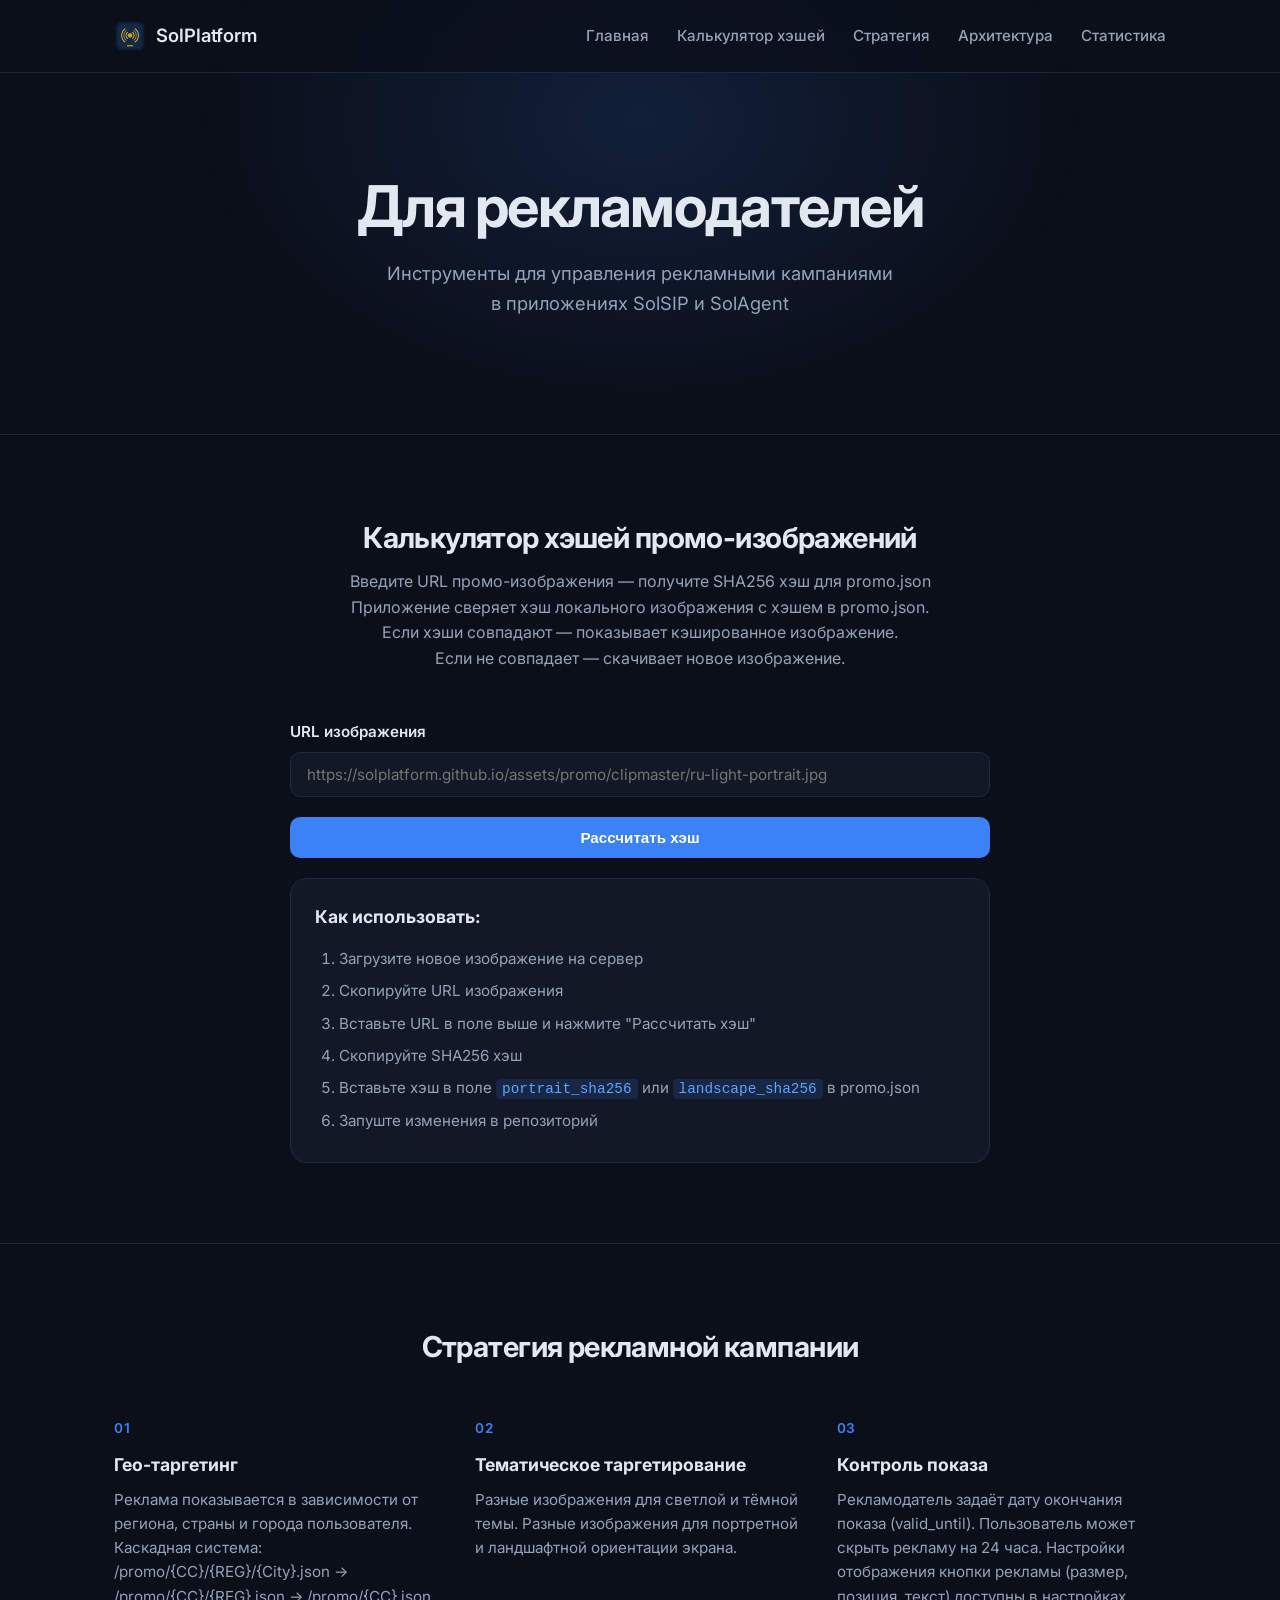
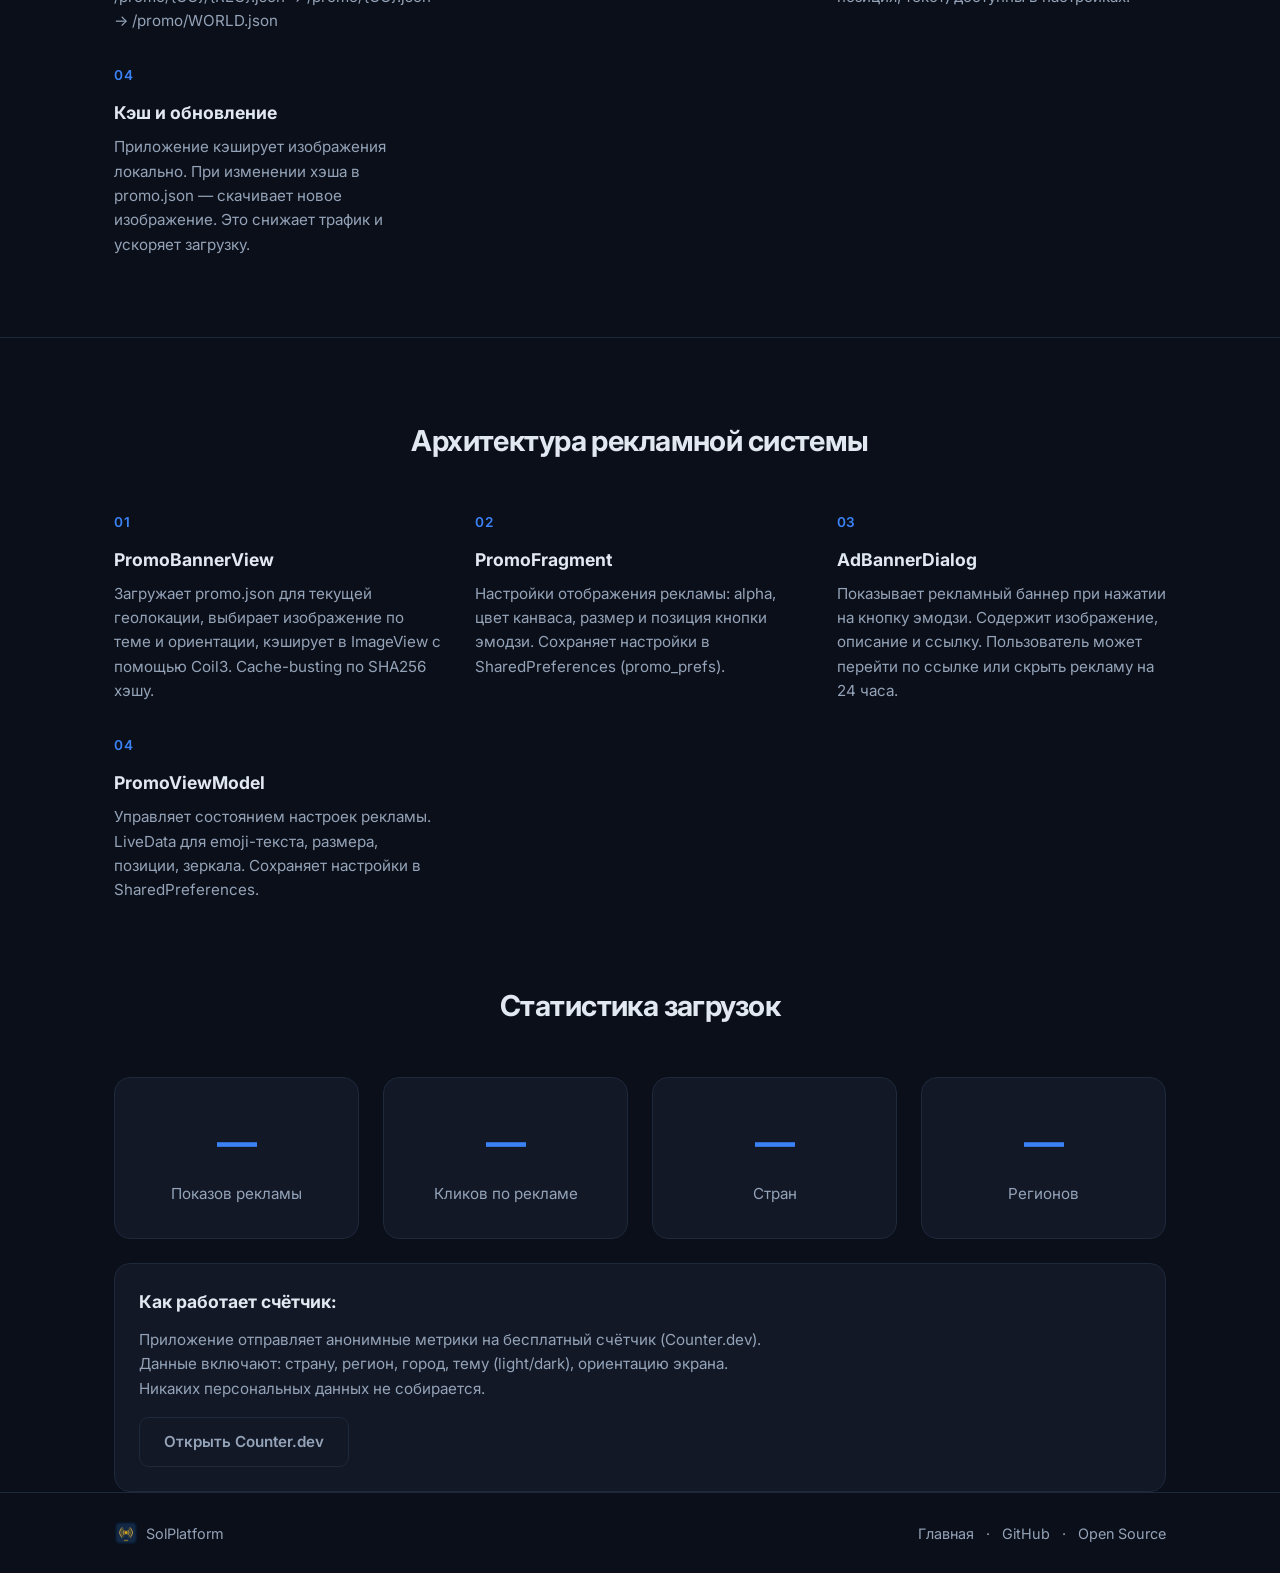
==== advertisers.html @ 88a04847 "feat: add advertisers page with hash calculator" ====
<!DOCTYPE html>
<html lang="ru">
<head>
  <meta charset="UTF-8" />
  <meta name="viewport" content="width=device-width, initial-scale=1.0" />
  <title>Для рекламодателей — SolPlatform</title>
  <meta name="description" content="Калькулятор хэшей промо-изображений, стратегия и статистика рекламной кампании" />

  <link rel="stylesheet" href="style.css" />
  <link rel="preconnect" href="https://fonts.googleapis.com" />
  <link rel="preconnect" href="https://fonts.gstatic.com" crossorigin />
  <link href="https://fonts.googleapis.com/css2?family=Inter:wght@400;500;600;700&display=swap" rel="stylesheet" />
</head>
<body>
  <div class="bg-glow"></div>

  <header class="header">
    <div class="container">
      <div class="logo">
        <img src="assets/icon.png" alt="SolPlatform" class="logo-icon" />
        <span class="logo-text">SolPlatform</span>
      </div>
      <nav class="nav">
        <a href="index.html">Главная</a>
        <a href="#hash-calc">Калькулятор хэшей</a>
        <a href="#strategy">Стратегия</a>
        <a href="#architecture">Архитектура</a>
        <a href="#stats-section">Статистика</a>
      </nav>
    </div>
  </header>

  <main>
    <!-- Hero -->
    <section class="hero">
      <div class="container">
        <h1>Для рекламодателей</h1>
        <p class="hero-subtitle">
          Инструменты для управления рекламными кампаниями<br>
          в приложениях SolSIP и SolAgent
        </p>
      </div>
    </section>

    <!-- Hash Calculator -->
    <section id="hash-calc" class="about">
      <div class="container">
        <h2 class="section-title">Калькулятор хэшей промо-изображений</h2>
        <p class="section-subtitle">
          Введите URL промо-изображения — получите SHA256 хэш для promo.json<br>
          Приложение сверяет хэш локального изображения с хэшем в promo.json.<br>
          Если хэши совпадают — показывает кэшированное изображение.<br>
          Если не совпадает — скачивает новое изображение.
        </p>

        <div class="hash-calc">
          <div class="hash-input-group">
            <label for="image-url">URL изображения</label>
            <input type="url" id="image-url" placeholder="https://solplatform.github.io/assets/promo/clipmaster/ru-light-portrait.jpg" />
          </div>

          <button type="button" id="calc-hash-btn" class="btn btn-primary">Рассчитать хэш</button>

          <div class="hash-result" id="hash-result" style="display:none;">
            <div class="hash-result-item">
              <span class="hash-label">SHA256:</span>
              <code id="hash-value" class="hash-code"></code>
              <button type="button" id="copy-hash-btn" class="btn btn-outline btn-sm">Копировать</button>
            </div>
          </div>

          <div class="hash-info">
            <h4>Как использовать:</h4>
            <ol>
              <li>Загрузите новое изображение на сервер</li>
              <li>Скопируйте URL изображения</li>
              <li>Вставьте URL в поле выше и нажмите "Рассчитать хэш"</li>
              <li>Скопируйте SHA256 хэш</li>
              <li>Вставьте хэш в поле <code>portrait_sha256</code> или <code>landscape_sha256</code> в promo.json</li>
              <li>Запуште изменения в репозиторий</li>
            </ol>
          </div>
        </div>
      </div>
    </section>

    <!-- Strategy -->
    <section id="strategy" class="about">
      <div class="container">
        <h2 class="section-title">Стратегия рекламной кампании</h2>
        <div class="about-grid">
          <div class="about-item">
            <div class="about-num">01</div>
            <h4>Гео-таргетинг</h4>
            <p>Реклама показывается в зависимости от региона, страны и города пользователя. Каскадная система: /promo/{CC}/{REG}/{City}.json → /promo/{CC}/{REG}.json → /promo/{CC}.json → /promo/WORLD.json</p>
          </div>
          <div class="about-item">
            <div class="about-num">02</div>
            <h4>Тематическое таргетирование</h4>
            <p>Разные изображения для светлой и тёмной темы. Разные изображения для портретной и ландшафтной ориентации экрана.</p>
          </div>
          <div class="about-item">
            <div class="about-num">03</div>
            <h4>Контроль показа</h4>
            <p>Рекламодатель задаёт дату окончания показа (valid_until). Пользователь может скрыть рекламу на 24 часа. Настройки отображения кнопки рекламы (размер, позиция, текст) доступны в настройках.</p>
          </div>
          <div class="about-item">
            <div class="about-num">04</div>
            <h4>Кэш и обновление</h4>
            <p>Приложение кэширует изображения локально. При изменении хэша в promo.json — скачивает новое изображение. Это снижает трафик и ускоряет загрузку.</p>
          </div>
        </div>
      </div>
    </section>

    <!-- Architecture -->
    <section id="architecture" class="about">
      <div class="container">
        <h2 class="section-title">Архитектура рекламной системы</h2>
        <div class="about-grid">
          <div class="about-item">
            <div class="about-num">01</div>
            <h4>PromoBannerView</h4>
            <p>Загружает promo.json для текущей геолокации, выбирает изображение по теме и ориентации, кэширует в ImageView с помощью Coil3. Cache-busting по SHA256 хэшу.</p>
          </div>
          <div class="about-item">
            <div class="about-num">02</div>
            <h4>PromoFragment</h4>
            <p>Настройки отображения рекламы: alpha, цвет канваса, размер и позиция кнопки эмодзи. Сохраняет настройки в SharedPreferences (promo_prefs).</p>
          </div>
          <div class="about-item">
            <div class="about-num">03</div>
            <h4>AdBannerDialog</h4>
            <p>Показывает рекламный баннер при нажатии на кнопку эмодзи. Содержит изображение, описание и ссылку. Пользователь может перейти по ссылке или скрыть рекламу на 24 часа.</p>
          </div>
          <div class="about-item">
            <div class="about-num">04</div>
            <h4>PromoViewModel</h4>
            <p>Управляет состоянием настроек рекламы. LiveData для emoji-текста, размера, позиции, зеркала. Сохраняет настройки в SharedPreferences.</p>
          </div>
        </div>
      </div>
    </section>

    <!-- Stats -->
    <section id="stats-section" class="stats">
      <div class="container">
        <h2 class="section-title">Статистика загрузок</h2>
        <div class="stats-grid">
          <div class="stat-card">
            <div class="stat-value" id="ad-impressions">—</div>
            <div class="stat-label">Показов рекламы</div>
          </div>
          <div class="stat-card">
            <div class="stat-value" id="ad-clicks">—</div>
            <div class="stat-label">Кликов по рекламе</div>
          </div>
          <div class="stat-card">
            <div class="stat-value" id="ad-countries">—</div>
            <div class="stat-label">Стран</div>
          </div>
          <div class="stat-card">
            <div class="stat-value" id="ad-regions">—</div>
            <div class="stat-label">Регионов</div>
          </div>
        </div>

        <div class="hash-info" style="margin-top: 24px;">
          <h4>Как работает счётчик:</h4>
          <p>
            Приложение отправляет анонимные метрики на бесплатный счётчик (Counter.dev).<br>
            Данные включают: страну, регион, город, тему (light/dark), ориентацию экрана.<br>
            Никаких персональных данных не собирается.
          </p>
          <a href="https://counter.dev/stats/7Y5B" target="_blank" rel="noopener" class="btn btn-outline">
            Открыть Counter.dev
          </a>
        </div>
      </div>
    </section>
  </main>

  <footer class="footer">
    <div class="container">
      <div class="footer-left">
        <img src="assets/icon.png" alt="SolPlatform" class="logo-icon small" />
        <span>SolPlatform</span>
      </div>
      <div class="footer-right">
        <a href="index.html">Главная</a>
        <span class="separator">·</span>
        <a href="https://github.com/solplatform" target="_blank" rel="noopener">GitHub</a>
        <span class="separator">·</span>
        <span>Open Source</span>
      </div>
    </div>
  </footer>

  <script>
    // Hash calculator
    document.getElementById('calc-hash-btn').addEventListener('click', async () => {
      const url = document.getElementById('image-url').value.trim();
      if (!url) {
        alert('Введите URL изображения');
        return;
      }

      const btn = document.getElementById('calc-hash-btn');
      btn.textContent = 'Загрузка...';
      btn.disabled = true;

      try {
        const response = await fetch(url, { mode: 'cors' });
        if (!response.ok) {
          throw new Error(`HTTP ${response.status}`);
        }
        const arrayBuffer = await response.arrayBuffer();
        const hashBuffer = await crypto.subtle.digest('SHA-256', arrayBuffer);
        const hashArray = Array.from(new Uint8Array(hashBuffer));
        const hashHex = hashArray.map(b => b.toString(16).padStart(2, '0')).join('');

        document.getElementById('hash-value').textContent = hashHex;
        document.getElementById('hash-result').style.display = 'block';
      } catch (error) {
        alert('Ошибка при загрузке изображения: ' + error.message + '\n\nУбедитесь, что сервер разрешает CORS.');
      } finally {
        btn.textContent = 'Рассчитать хэш';
        btn.disabled = false;
      }
    });

    // Copy hash
    document.getElementById('copy-hash-btn').addEventListener('click', () => {
      const hash = document.getElementById('hash-value').textContent;
      navigator.clipboard.writeText(hash).then(() => {
        const btn = document.getElementById('copy-hash-btn');
        btn.textContent = 'Скопировано!';
        setTimeout(() => btn.textContent = 'Копировать', 2000);
      });
    });
  </script>
</body>
</html>
---- style.css ----
:root {
  --bg: #0b0f19;
  --bg-card: #121826;
  --border: #1e293b;
  --text: #e2e8f0;
  --text-muted: #94a3b8;
  --primary: #3b82f6;
  --primary-hover: #2563eb;
  --accent-sip: #06b6d4;
  --accent-agent: #8b5cf6;
  --radius: 16px;
  --radius-sm: 10px;
}

* {
  margin: 0;
  padding: 0;
  box-sizing: border-box;
}

img {
  max-width: 100%;
  height: auto;
}

body {
  font-family: 'Inter', system-ui, -apple-system, sans-serif;
  background: var(--bg);
  color: var(--text);
  line-height: 1.6;
  min-height: 100vh;
  overflow-x: hidden;
}

.bg-glow {
  position: fixed;
  top: -20%;
  left: 50%;
  transform: translateX(-50%);
  width: 900px;
  height: 600px;
  background: radial-gradient(ellipse, rgba(59, 130, 246, 0.15) 0%, transparent 70%);
  pointer-events: none;
  z-index: 0;
}

.container {
  max-width: 1100px;
  margin: 0 auto;
  padding: 0 24px;
  position: relative;
  z-index: 1;
}

/* Header */
.header {
  padding: 20px 0;
  border-bottom: 1px solid var(--border);
  backdrop-filter: blur(12px);
  position: sticky;
  top: 0;
  z-index: 100;
  background: rgba(11, 15, 25, 0.8);
}

.header .container {
  display: flex;
  align-items: center;
  justify-content: space-between;
}

.logo {
  display: flex;
  align-items: center;
  gap: 10px;
  font-weight: 600;
  font-size: 1.15rem;
}

.logo-icon {
  width: 32px !important;
  height: 32px !important;
  min-width: 32px;
  min-height: 32px;
  max-width: 32px;
  max-height: 32px;
  border-radius: 8px;
  object-fit: cover;
  display: block;
}

.logo-icon.small {
  width: 24px !important;
  height: 24px !important;
  min-width: 24px;
  min-height: 24px;
  max-width: 24px;
  max-height: 24px;
  border-radius: 6px;
}

.nav {
  display: flex;
  gap: 28px;
}

.nav a {
  color: var(--text-muted);
  text-decoration: none;
  font-size: 0.95rem;
  font-weight: 500;
  transition: color 0.2s;
}

.nav a:hover {
  color: var(--text);
}

/* Hero */
.hero {
  padding: 100px 0 80px;
  text-align: center;
}

.hero h1 {
  font-size: clamp(2.4rem, 5vw, 3.6rem);
  font-weight: 700;
  line-height: 1.15;
  letter-spacing: -0.03em;
  margin-bottom: 20px;
}

.hero-subtitle {
  font-size: 1.15rem;
  color: var(--text-muted);
  max-width: 520px;
  margin: 0 auto 36px;
}

.hero-actions {
  display: flex;
  gap: 14px;
  justify-content: center;
  flex-wrap: wrap;
}

/* Buttons */
.btn {
  display: inline-flex;
  align-items: center;
  justify-content: center;
  padding: 12px 24px;
  border-radius: 10px;
  font-weight: 600;
  font-size: 0.95rem;
  text-decoration: none;
  transition: all 0.2s;
  cursor: pointer;
  border: none;
}

.btn-primary {
  background: var(--primary);
  color: white;
}

.btn-primary:hover {
  background: var(--primary-hover);
  transform: translateY(-1px);
}

.btn-ghost {
  background: transparent;
  color: var(--text-muted);
  border: 1px solid var(--border);
}

.btn-ghost:hover {
  border-color: var(--text-muted);
  color: var(--text);
}

.btn-download {
  background: var(--primary);
  color: white;
  width: 100%;
}

.btn-download:hover {
  background: var(--primary-hover);
}

.btn-outline {
  background: transparent;
  color: var(--text-muted);
  border: 1px solid var(--border);
  width: 100%;
}

.btn-outline:hover {
  border-color: var(--text-muted);
  color: var(--text);
}

/* Apps section */
.apps {
  padding: 60px 0 100px;
}

.section-title {
  font-size: 1.8rem;
  font-weight: 700;
  text-align: center;
  margin-bottom: 8px;
  letter-spacing: -0.02em;
}

.section-subtitle {
  text-align: center;
  color: var(--text-muted);
  margin-bottom: 48px;
}

.apps-grid {
  display: grid;
  grid-template-columns: repeat(auto-fit, minmax(320px, 1fr));
  gap: 28px;
}

.app-card {
  background: var(--bg-card);
  border: 1px solid var(--border);
  border-radius: var(--radius);
  padding: 32px;
  display: flex;
  flex-direction: column;
  transition: border-color 0.2s, transform 0.2s;
}

.app-card:hover {
  border-color: #334155;
  transform: translateY(-4px);
}

.app-icon {
  width: 56px;
  height: 56px;
  min-width: 56px;
  min-height: 56px;
  border-radius: 14px;
  display: flex;
  align-items: center;
  justify-content: center;
  font-weight: 700;
  font-size: 0.95rem;
  color: white;
  margin-bottom: 20px;
  overflow: hidden;
}

.app-icon img {
  width: 56px !important;
  height: 56px !important;
  max-width: 56px;
  max-height: 56px;
  object-fit: cover;
  display: block;
}

.app-icon.solsips {
  background: transparent;
}

.app-icon.solagent {
  background: linear-gradient(135deg, #8b5cf6, #7c3aed);
}

.app-info h3 {
  font-size: 1.4rem;
  font-weight: 700;
  margin-bottom: 8px;
}

.badge {
  display: inline-block;
  font-size: 0.75rem;
  font-weight: 600;
  padding: 3px 10px;
  border-radius: 20px;
  background: rgba(59, 130, 246, 0.15);
  color: #60a5fa;
  margin-bottom: 14px;
}

.app-info p {
  color: var(--text-muted);
  font-size: 0.95rem;
  margin-bottom: 16px;
}

.features {
  list-style: none;
  margin-bottom: 28px;
}

.features li {
  font-size: 0.9rem;
  color: var(--text-muted);
  padding: 4px 0;
  padding-left: 18px;
  position: relative;
}

.features li::before {
  content: "✓";
  position: absolute;
  left: 0;
  color: #22c55e;
  font-weight: 600;
}

.app-actions {
  margin-top: auto;
  display: flex;
  flex-direction: column;
  gap: 10px;
}

/* About */
.about {
  padding: 80px 0;
  border-top: 1px solid var(--border);
}

.about-grid {
  display: grid;
  grid-template-columns: repeat(auto-fit, minmax(240px, 1fr));
  gap: 32px;
  margin-top: 48px;
}

.about-num {
  font-size: 0.85rem;
  font-weight: 600;
  color: var(--primary);
  margin-bottom: 12px;
  letter-spacing: 0.05em;
}

.about-item h4 {
  font-size: 1.1rem;
  margin-bottom: 8px;
}

.about-item p {
  color: var(--text-muted);
  font-size: 0.95rem;
}

/* Footer */
.footer {
  padding: 28px 0;
  border-top: 1px solid var(--border);
}

.footer .container {
  display: flex;
  align-items: center;
  justify-content: space-between;
  font-size: 0.9rem;
  color: var(--text-muted);
}

.footer-left {
  display: flex;
  align-items: center;
  gap: 8px;
}

.footer a {
  color: var(--text-muted);
  text-decoration: none;
}

.footer a:hover {
  color: var(--text);
}

.separator {
  margin: 0 8px;
}

/* Responsive */
@media (max-width: 640px) {
  .nav {
    display: none;
  }

  .hero {
    padding: 70px 0 50px;
  }

  .app-card {
    padding: 24px;
  }
}

/* Donate */
.donate {
  padding: 80px 0 100px;
  border-top: 1px solid var(--border);
}

.donate-grid {
  display: grid;
  grid-template-columns: repeat(auto-fit, minmax(280px, 1fr));
  gap: 28px;
  margin-top: 48px;
  max-width: 700px;
  margin-left: auto;
  margin-right: auto;
}

.donate-card {
  background: var(--bg-card);
  border: 1px solid var(--border);
  border-radius: var(--radius);
  padding: 32px;
  display: flex;
  flex-direction: column;
  align-items: center;
  text-align: center;
  transition: border-color 0.2s, transform 0.2s;
}

.donate-card:hover {
  border-color: #334155;
  transform: translateY(-4px);
}

.donate-card h3 {
  font-size: 1.25rem;
  font-weight: 700;
  margin-bottom: 8px;
}

.donate-desc {
  color: var(--text-muted);
  font-size: 0.9rem;
  margin-bottom: 24px;
}

.qr-wrap {
  background: #fff;
  padding: 16px;
  border-radius: 12px;
  margin-bottom: 24px;
  line-height: 0;
}

.qr-code {
  width: 180px !important;
  height: 180px !important;
  max-width: 180px;
  max-height: 180px;
  display: block;
}

.donate-icon-wrap {
  width: 180px;
  height: 180px;
  display: flex;
  align-items: center;
  justify-content: center;
  margin-bottom: 24px;
  background: rgba(59, 130, 246, 0.08);
  border-radius: 12px;
}

.donate-emoji {
  font-size: 4rem;
}

.donate-card .btn {
  width: 100%;
}

/* Language switcher */
.lang-switch {
  display: flex;
  gap: 4px;
  margin-left: 8px;
  padding-left: 16px;
  border-left: 1px solid var(--border);
}

.lang-btn {
  background: transparent;
  border: 1px solid transparent;
  color: var(--text-muted);
  font-family: inherit;
  font-size: 0.8rem;
  font-weight: 600;
  padding: 4px 8px;
  border-radius: 6px;
  cursor: pointer;
  transition: all 0.2s;
}

.lang-btn:hover {
  color: var(--text);
  border-color: var(--border);
}

.lang-btn.active {
  color: var(--text);
  background: rgba(59, 130, 246, 0.15);
  border-color: rgba(59, 130, 246, 0.3);
}

@media (max-width: 640px) {
  .lang-switch {
    margin-left: 0;
    padding-left: 0;
    border-left: none;
  }
}


.lang-hidden {
  display: none !important;
}

/* Advertisers page */
.hash-calc {
  max-width: 700px;
  margin: 48px auto 0;
  display: flex;
  flex-direction: column;
  gap: 20px;
}

.hash-input-group {
  display: flex;
  flex-direction: column;
  gap: 8px;
}

.hash-input-group label {
  font-size: 0.95rem;
  font-weight: 600;
  color: var(--text);
}

.hash-input-group input {
  padding: 12px 16px;
  border-radius: 10px;
  border: 1px solid var(--border);
  background: var(--bg-card);
  color: var(--text);
  font-family: inherit;
  font-size: 0.95rem;
  transition: border-color 0.2s;
}

.hash-input-group input:focus {
  outline: none;
  border-color: var(--primary);
}

.hash-result {
  background: var(--bg-card);
  border: 1px solid var(--border);
  border-radius: var(--radius);
  padding: 20px;
}

.hash-result-item {
  display: flex;
  align-items: center;
  gap: 12px;
  flex-wrap: wrap;
}

.hash-label {
  font-weight: 600;
  color: var(--text-muted);
  font-size: 0.9rem;
}

.hash-code {
  font-family: 'Fira Code', 'Consolas', monospace;
  font-size: 0.85rem;
  color: #22c55e;
  word-break: break-all;
  flex: 1;
  min-width: 200px;
}

.btn-sm {
  padding: 8px 16px;
  font-size: 0.85rem;
}

.hash-info {
  background: var(--bg-card);
  border: 1px solid var(--border);
  border-radius: var(--radius);
  padding: 24px;
}

.hash-info h4 {
  font-size: 1.1rem;
  margin-bottom: 12px;
}

.hash-info p {
  color: var(--text-muted);
  font-size: 0.95rem;
  margin-bottom: 16px;
}

.hash-info ol {
  padding-left: 24px;
  color: var(--text-muted);
  font-size: 0.95rem;
}

.hash-info ol li {
  padding: 4px 0;
}

.hash-info code {
  background: rgba(59, 130, 246, 0.15);
  color: #60a5fa;
  padding: 2px 6px;
  border-radius: 4px;
  font-size: 0.9rem;
}

.hash-info .btn {
  display: inline-block;
  width: auto;
}

/* Stats page */
.stats-grid {
  display: grid;
  grid-template-columns: repeat(auto-fit, minmax(200px, 1fr));
  gap: 24px;
  margin-top: 48px;
}

.stat-card {
  background: var(--bg-card);
  border: 1px solid var(--border);
  border-radius: var(--radius);
  padding: 32px;
  text-align: center;
}

.stat-value {
  font-size: 2.5rem;
  font-weight: 700;
  color: var(--primary);
  margin-bottom: 8px;
}

.stat-label {
  color: var(--text-muted);
  font-size: 0.95rem;
}
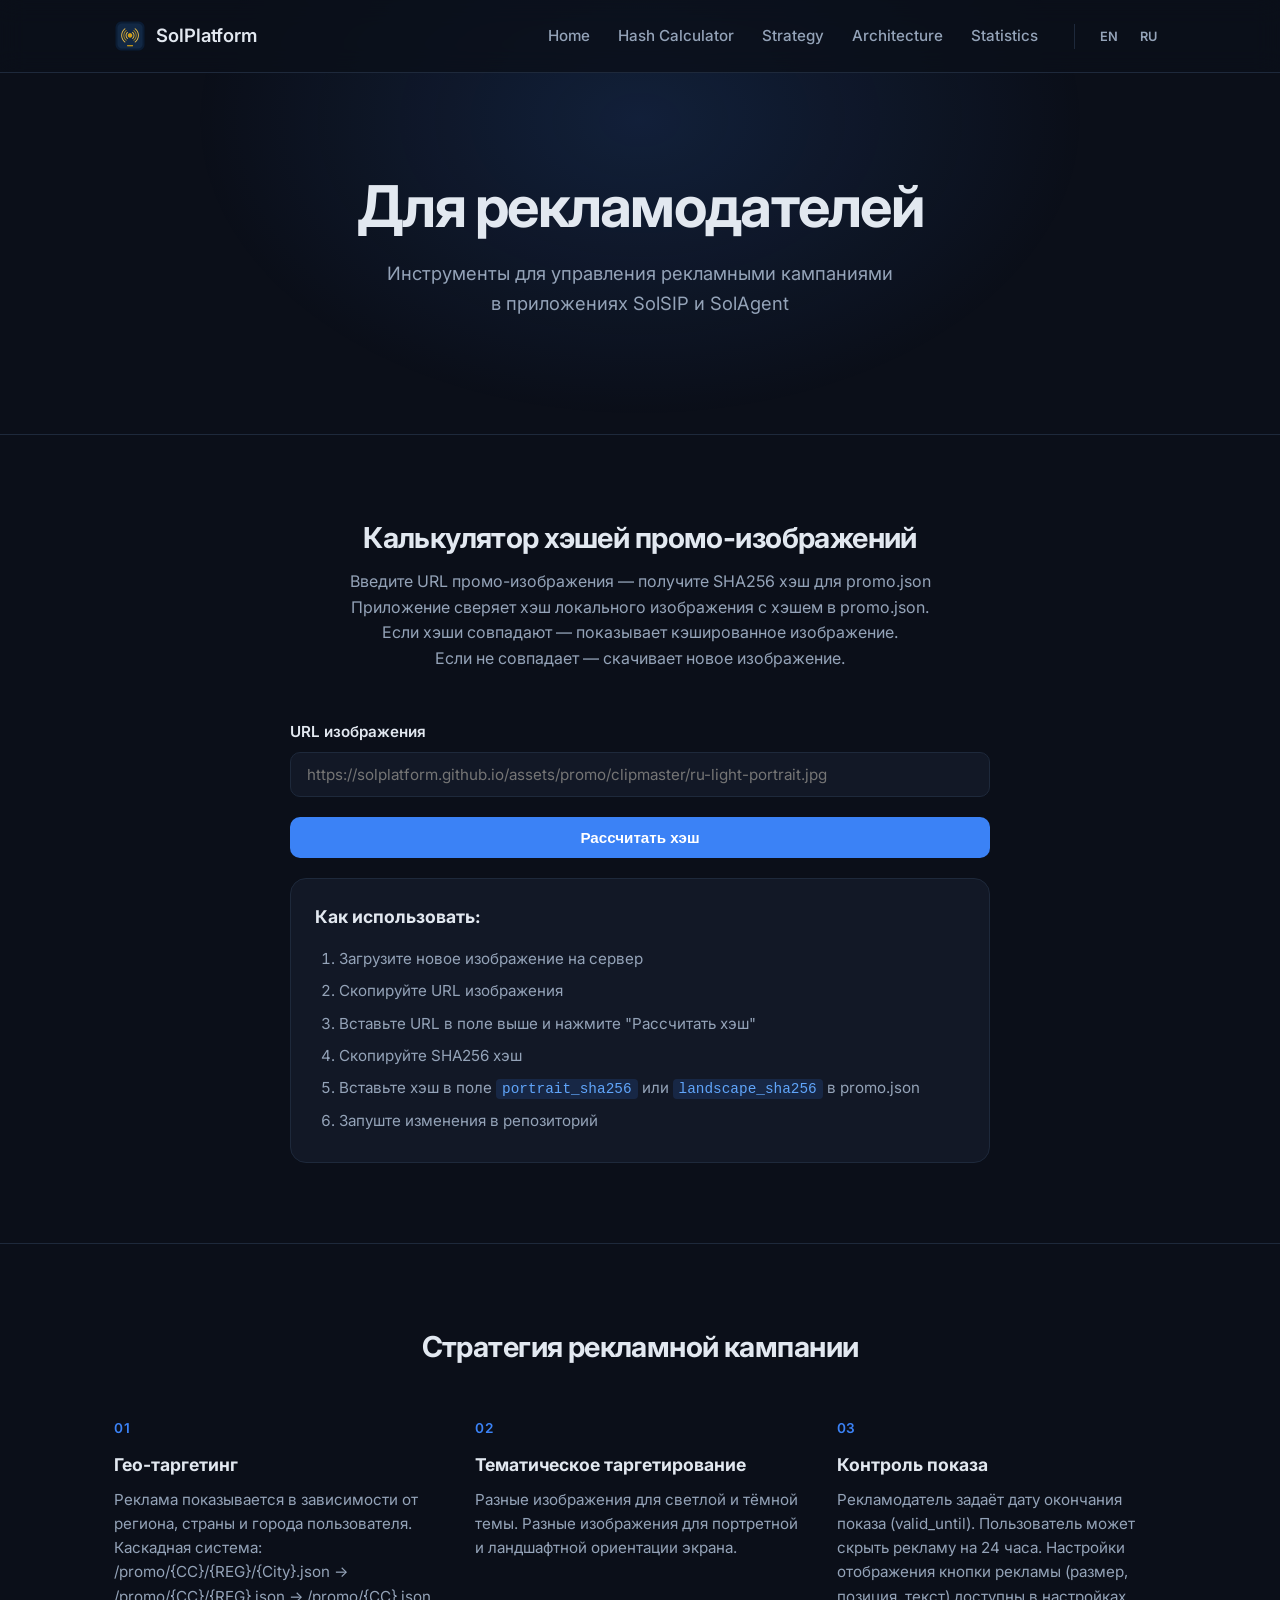
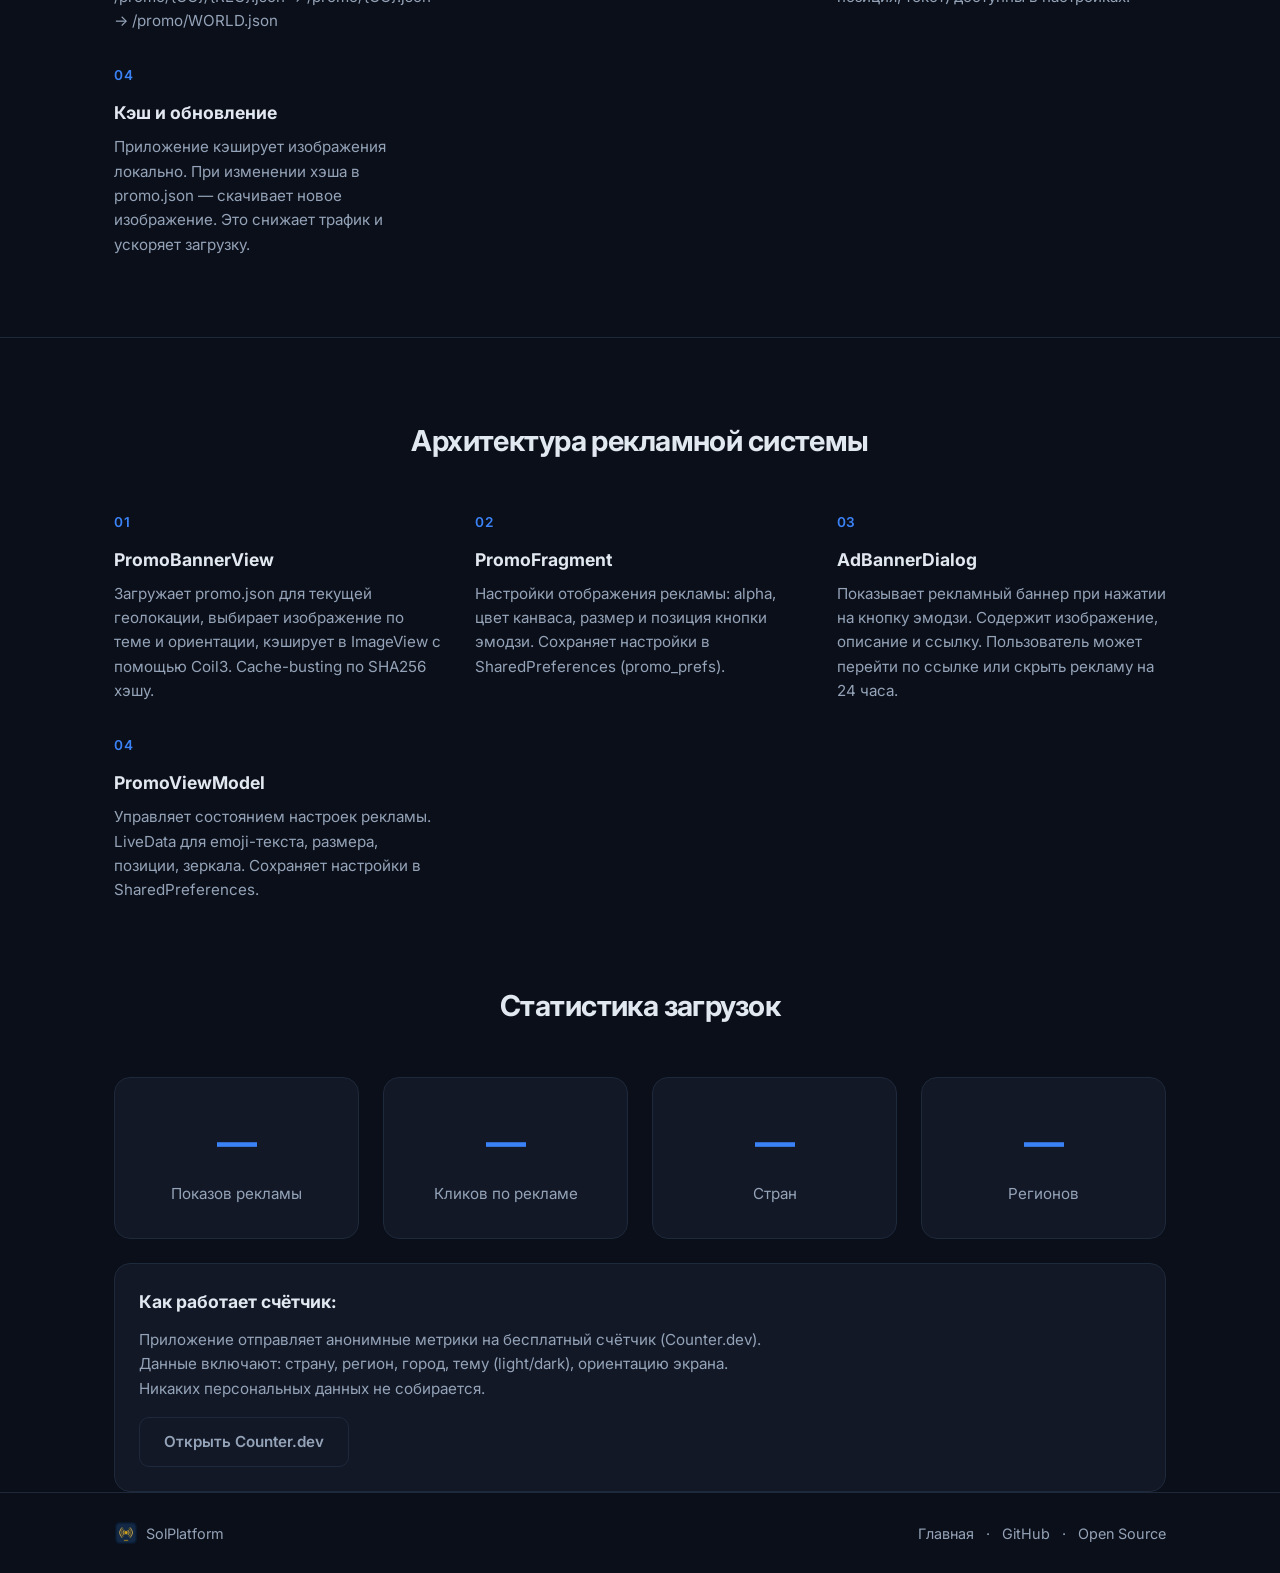
==== commit a34b96f4: "feat: add full i18n support for advertisers page - Add language switcher (EN/RU) to advertisers.html" ====
--- a/advertisers.html
+++ b/advertisers.html
@@ -3,7 +3,7 @@
 <head>
   <meta charset="UTF-8" />
   <meta name="viewport" content="width=device-width, initial-scale=1.0" />
-  <title>Для рекламодателей — SolPlatform</title>
+  <title data-i18n="meta.title">Для рекламодателей — SolPlatform</title>
   <meta name="description" content="Калькулятор хэшей промо-изображений, стратегия и статистика рекламной кампании" />
 
   <link rel="stylesheet" href="style.css" />
@@ -21,11 +21,15 @@
         <span class="logo-text">SolPlatform</span>
       </div>
       <nav class="nav">
-        <a href="index.html">Главная</a>
-        <a href="#hash-calc">Калькулятор хэшей</a>
-        <a href="#strategy">Стратегия</a>
-        <a href="#architecture">Архитектура</a>
-        <a href="#stats-section">Статистика</a>
+        <a href="index.html" data-i18n="nav.home">Home</a>
+        <a href="#hash-calc" data-i18n="nav.hash-calc">Hash Calculator</a>
+        <a href="#strategy" data-i18n="nav.strategy">Strategy</a>
+        <a href="#architecture" data-i18n="nav.architecture">Architecture</a>
+        <a href="#stats-section" data-i18n="nav.stats">Statistics</a>
+        <div class="lang-switch">
+          <button type="button" class="lang-btn" data-lang="en" aria-label="English">EN</button>
+          <button type="button" class="lang-btn" data-lang="ru" aria-label="Русский">RU</button>
+        </div>
       </nav>
     </div>
   </header>
@@ -34,8 +38,8 @@
     <!-- Hero -->
     <section class="hero">
       <div class="container">
-        <h1>Для рекламодателей</h1>
-        <p class="hero-subtitle">
+        <h1 data-i18n="advertisers.title">Для рекламодателей</h1>
+        <p class="hero-subtitle" data-i18n-html="advertisers.subtitle">
           Инструменты для управления рекламными кампаниями<br>
           в приложениях SolSIP и SolAgent
         </p>
@@ -45,8 +49,8 @@
     <!-- Hash Calculator -->
     <section id="hash-calc" class="about">
       <div class="container">
-        <h2 class="section-title">Калькулятор хэшей промо-изображений</h2>
-        <p class="section-subtitle">
+        <h2 class="section-title" data-i18n="hash-calc.title">Калькулятор хэшей промо-изображений</h2>
+        <p class="section-subtitle" data-i18n="hash-calc.desc">
           Введите URL промо-изображения — получите SHA256 хэш для promo.json<br>
           Приложение сверяет хэш локального изображения с хэшем в promo.json.<br>
           Если хэши совпадают — показывает кэшированное изображение.<br>
@@ -55,29 +59,29 @@
 
         <div class="hash-calc">
           <div class="hash-input-group">
-            <label for="image-url">URL изображения</label>
+            <label for="image-url" data-i18n="hash-calc.label">URL изображения</label>
             <input type="url" id="image-url" placeholder="https://solplatform.github.io/assets/promo/clipmaster/ru-light-portrait.jpg" />
           </div>
 
-          <button type="button" id="calc-hash-btn" class="btn btn-primary">Рассчитать хэш</button>
+          <button type="button" id="calc-hash-btn" class="btn btn-primary" data-i18n="hash-calc.calc">Рассчитать хэш</button>
 
           <div class="hash-result" id="hash-result" style="display:none;">
             <div class="hash-result-item">
-              <span class="hash-label">SHA256:</span>
+              <span class="hash-label" data-i18n="hash-calc.sha256">SHA256:</span>
               <code id="hash-value" class="hash-code"></code>
-              <button type="button" id="copy-hash-btn" class="btn btn-outline btn-sm">Копировать</button>
+              <button type="button" id="copy-hash-btn" class="btn btn-outline btn-sm" data-i18n="hash-calc.copy">Копировать</button>
             </div>
           </div>
 
           <div class="hash-info">
-            <h4>Как использовать:</h4>
+            <h4 data-i18n="hash-calc.how-to-use">Как использовать:</h4>
             <ol>
-              <li>Загрузите новое изображение на сервер</li>
-              <li>Скопируйте URL изображения</li>
-              <li>Вставьте URL в поле выше и нажмите "Рассчитать хэш"</li>
-              <li>Скопируйте SHA256 хэш</li>
-              <li>Вставьте хэш в поле <code>portrait_sha256</code> или <code>landscape_sha256</code> в promo.json</li>
-              <li>Запуште изменения в репозиторий</li>
+              <li data-i18n="hash-calc.step1">Загрузите новое изображение на сервер</li>
+              <li data-i18n="hash-calc.step2">Скопируйте URL изображения</li>
+              <li data-i18n="hash-calc.step3">Вставьте URL в поле выше и нажмите "Рассчитать хэш"</li>
+              <li data-i18n="hash-calc.step4">Скопируйте SHA256 хэш</li>
+              <li data-i18n="hash-calc.step5">Вставьте хэш в поле <code>portrait_sha256</code> или <code>landscape_sha256</code> в promo.json</li>
+              <li data-i18n="hash-calc.step6">Запуште изменения в репозиторий</li>
             </ol>
           </div>
         </div>
@@ -87,27 +91,27 @@
     <!-- Strategy -->
     <section id="strategy" class="about">
       <div class="container">
-        <h2 class="section-title">Стратегия рекламной кампании</h2>
+        <h2 class="section-title" data-i18n="strategy.title">Стратегия рекламной кампании</h2>
         <div class="about-grid">
           <div class="about-item">
             <div class="about-num">01</div>
-            <h4>Гео-таргетинг</h4>
-            <p>Реклама показывается в зависимости от региона, страны и города пользователя. Каскадная система: /promo/{CC}/{REG}/{City}.json → /promo/{CC}/{REG}.json → /promo/{CC}.json → /promo/WORLD.json</p>
+            <h4 data-i18n="strategy.geo.title">Гео-таргетинг</h4>
+            <p data-i18n="strategy.geo.desc">Реклама показывается в зависимости от региона, страны и города пользователя. Каскадная система: /promo/{CC}/{REG}/{City}.json → /promo/{CC}/{REG}.json → /promo/{CC}.json → /promo/WORLD.json</p>
           </div>
           <div class="about-item">
             <div class="about-num">02</div>
-            <h4>Тематическое таргетирование</h4>
-            <p>Разные изображения для светлой и тёмной темы. Разные изображения для портретной и ландшафтной ориентации экрана.</p>
+            <h4 data-i18n="strategy.theme.title">Тематическое таргетирование</h4>
+            <p data-i18n="strategy.theme.desc">Разные изображения для светлой и тёмной темы. Разные изображения для портретной и ландшафтной ориентации экрана.</p>
           </div>
           <div class="about-item">
             <div class="about-num">03</div>
-            <h4>Контроль показа</h4>
-            <p>Рекламодатель задаёт дату окончания показа (valid_until). Пользователь может скрыть рекламу на 24 часа. Настройки отображения кнопки рекламы (размер, позиция, текст) доступны в настройках.</p>
+            <h4 data-i18n="strategy.control.title">Контроль показа</h4>
+            <p data-i18n="strategy.control.desc">Рекламодатель задаёт дату окончания показа (valid_until). Пользователь может скрыть рекламу на 24 часа. Настройки отображения кнопки рекламы (размер, позиция, текст) доступны в настройках.</p>
           </div>
           <div class="about-item">
             <div class="about-num">04</div>
-            <h4>Кэш и обновление</h4>
-            <p>Приложение кэширует изображения локально. При изменении хэша в promo.json — скачивает новое изображение. Это снижает трафик и ускоряет загрузку.</p>
+            <h4 data-i18n="strategy.cache.title">Кэш и обновление</h4>
+            <p data-i18n="strategy.cache.desc">Приложение кэширует изображения локально. При изменении хэша в promo.json — скачивает новое изображение. Это снижает трафик и ускоряет загрузку.</p>
           </div>
         </div>
       </div>
@@ -116,27 +120,27 @@
     <!-- Architecture -->
     <section id="architecture" class="about">
       <div class="container">
-        <h2 class="section-title">Архитектура рекламной системы</h2>
+        <h2 class="section-title" data-i18n="architecture.title">Архитектура рекламной системы</h2>
         <div class="about-grid">
           <div class="about-item">
             <div class="about-num">01</div>
             <h4>PromoBannerView</h4>
-            <p>Загружает promo.json для текущей геолокации, выбирает изображение по теме и ориентации, кэширует в ImageView с помощью Coil3. Cache-busting по SHA256 хэшу.</p>
+            <p data-i18n="architecture.banner.desc">Загружает promo.json для текущей геолокации, выбирает изображение по теме и ориентации, кэширует в ImageView с помощью Coil3. Cache-busting по SHA256 хэшу.</p>
           </div>
           <div class="about-item">
             <div class="about-num">02</div>
             <h4>PromoFragment</h4>
-            <p>Настройки отображения рекламы: alpha, цвет канваса, размер и позиция кнопки эмодзи. Сохраняет настройки в SharedPreferences (promo_prefs).</p>
+            <p data-i18n="architecture.fragment.desc">Настройки отображения рекламы: alpha, цвет канваса, размер и позиция кнопки эмодзи. Сохраняет настройки в SharedPreferences (promo_prefs).</p>
           </div>
           <div class="about-item">
             <div class="about-num">03</div>
             <h4>AdBannerDialog</h4>
-            <p>Показывает рекламный баннер при нажатии на кнопку эмодзи. Содержит изображение, описание и ссылку. Пользователь может перейти по ссылке или скрыть рекламу на 24 часа.</p>
+            <p data-i18n="architecture.dialog.desc">Показывает рекламный баннер при нажатии на кнопку эмодзи. Содержит изображение, описание и ссылку. Пользователь может перейти по ссылке или скрыть рекламу на 24 часа.</p>
           </div>
           <div class="about-item">
             <div class="about-num">04</div>
             <h4>PromoViewModel</h4>
-            <p>Управляет состоянием настроек рекламы. LiveData для emoji-текста, размера, позиции, зеркала. Сохраняет настройки в SharedPreferences.</p>
+            <p data-i18n="architecture.viewmodel.desc">Управляет состоянием настроек рекламы. LiveData для emoji-текста, размера, позиции, зеркала. Сохраняет настройки в SharedPreferences.</p>
           </div>
         </div>
       </div>
@@ -145,34 +149,34 @@
     <!-- Stats -->
     <section id="stats-section" class="stats">
       <div class="container">
-        <h2 class="section-title">Статистика загрузок</h2>
+        <h2 class="section-title" data-i18n="stats.title">Статистика загрузок</h2>
         <div class="stats-grid">
           <div class="stat-card">
             <div class="stat-value" id="ad-impressions">—</div>
-            <div class="stat-label">Показов рекламы</div>
+            <div class="stat-label" data-i18n="stats.impressions">Показов рекламы</div>
           </div>
           <div class="stat-card">
             <div class="stat-value" id="ad-clicks">—</div>
-            <div class="stat-label">Кликов по рекламе</div>
+            <div class="stat-label" data-i18n="stats.clicks">Кликов по рекламе</div>
           </div>
           <div class="stat-card">
             <div class="stat-value" id="ad-countries">—</div>
-            <div class="stat-label">Стран</div>
+            <div class="stat-label" data-i18n="stats.countries">Стран</div>
           </div>
           <div class="stat-card">
             <div class="stat-value" id="ad-regions">—</div>
-            <div class="stat-label">Регионов</div>
+            <div class="stat-label" data-i18n="stats.regions">Регионов</div>
           </div>
         </div>
 
         <div class="hash-info" style="margin-top: 24px;">
-          <h4>Как работает счётчик:</h4>
-          <p>
+          <h4 data-i18n="stats.how-it-works">Как работает счётчик:</h4>
+          <p data-i18n="stats.how-it-works.desc">
             Приложение отправляет анонимные метрики на бесплатный счётчик (Counter.dev).<br>
             Данные включают: страну, регион, город, тему (light/dark), ориентацию экрана.<br>
             Никаких персональных данных не собирается.
           </p>
-          <a href="https://counter.dev/stats/7Y5B" target="_blank" rel="noopener" class="btn btn-outline">
+          <a href="https://counter.dev/stats/7Y5B" target="_blank" rel="noopener" class="btn btn-outline" data-i18n="stats.counter.dev">
             Открыть Counter.dev
           </a>
         </div>
@@ -187,7 +191,7 @@
         <span>SolPlatform</span>
       </div>
       <div class="footer-right">
-        <a href="index.html">Главная</a>
+        <a href="index.html" data-i18n="nav.home">Главная</a>
         <span class="separator">·</span>
         <a href="https://github.com/solplatform" target="_blank" rel="noopener">GitHub</a>
         <span class="separator">·</span>
@@ -234,8 +238,9 @@
       const hash = document.getElementById('hash-value').textContent;
       navigator.clipboard.writeText(hash).then(() => {
         const btn = document.getElementById('copy-hash-btn');
+        const originalText = btn.textContent;
         btn.textContent = 'Скопировано!';
-        setTimeout(() => btn.textContent = 'Копировать', 2000);
+        setTimeout(() => btn.textContent = originalText, 2000);
       });
     });
   </script>
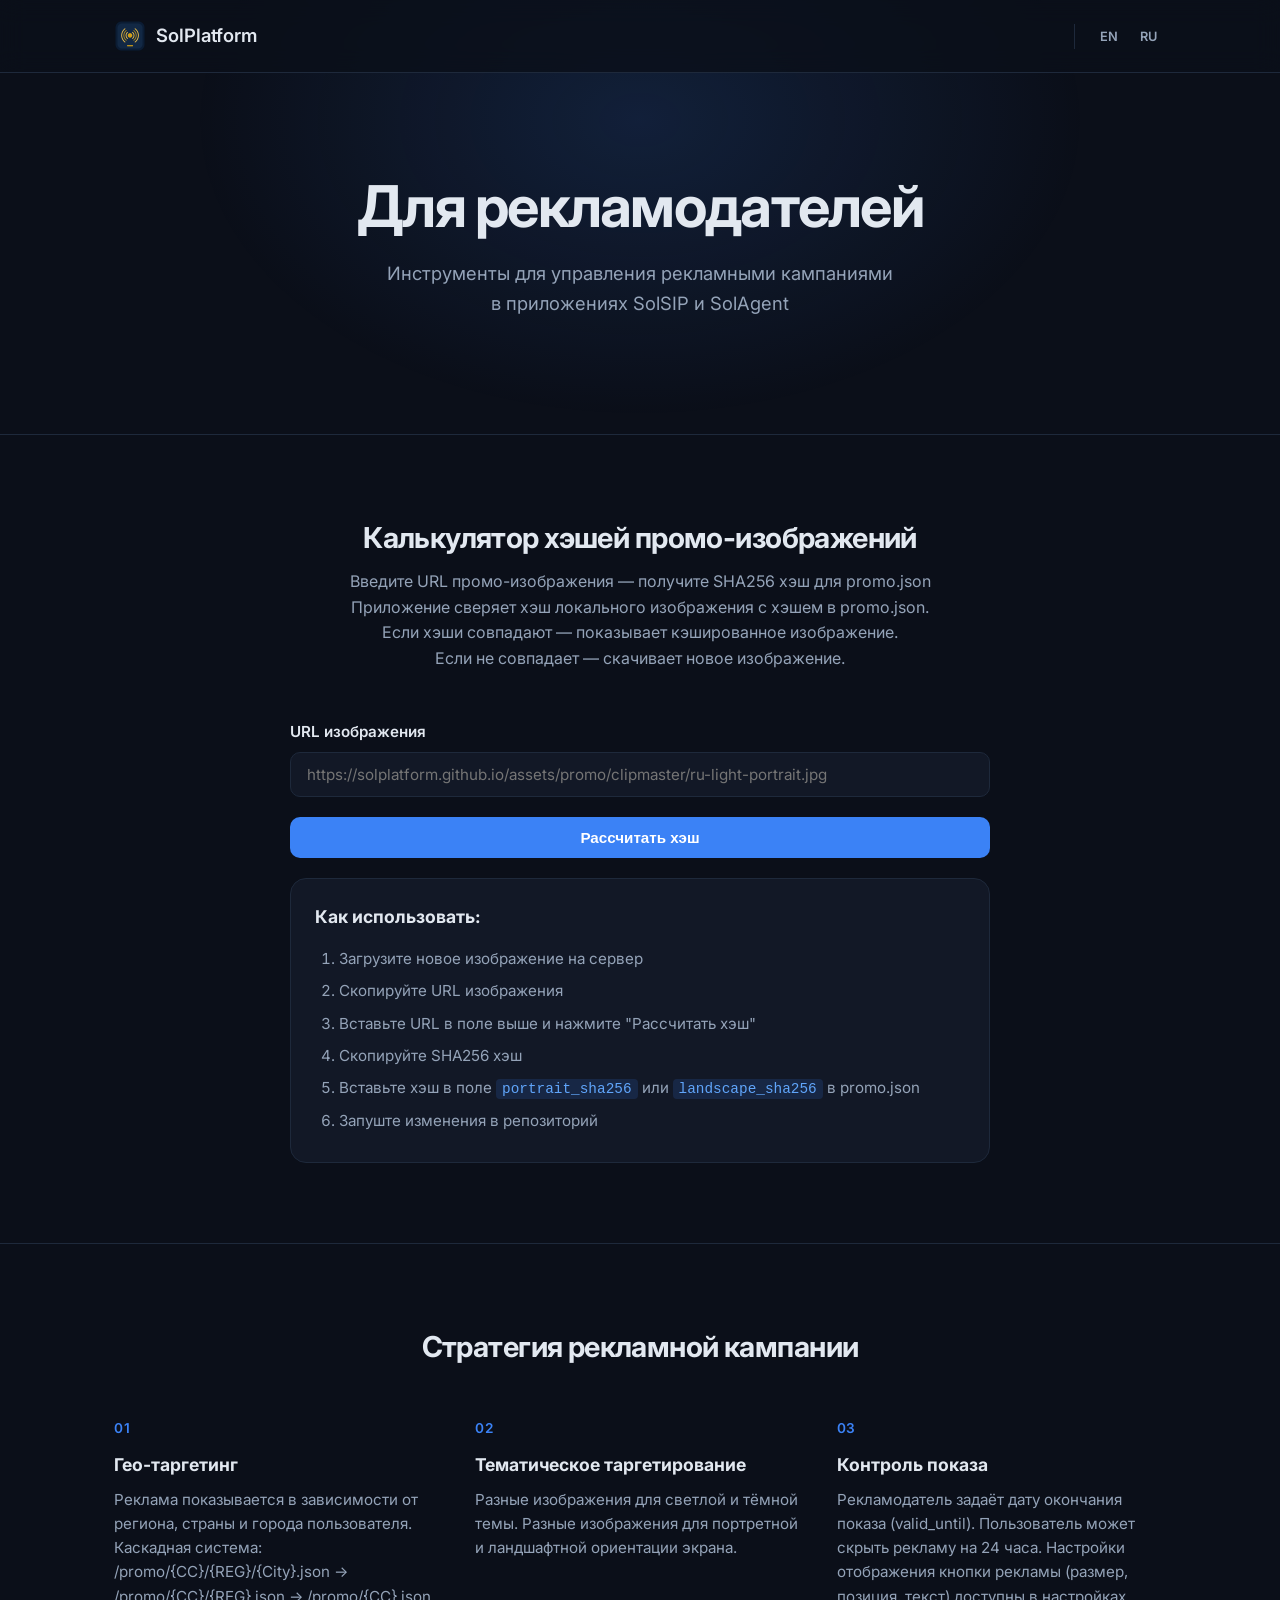
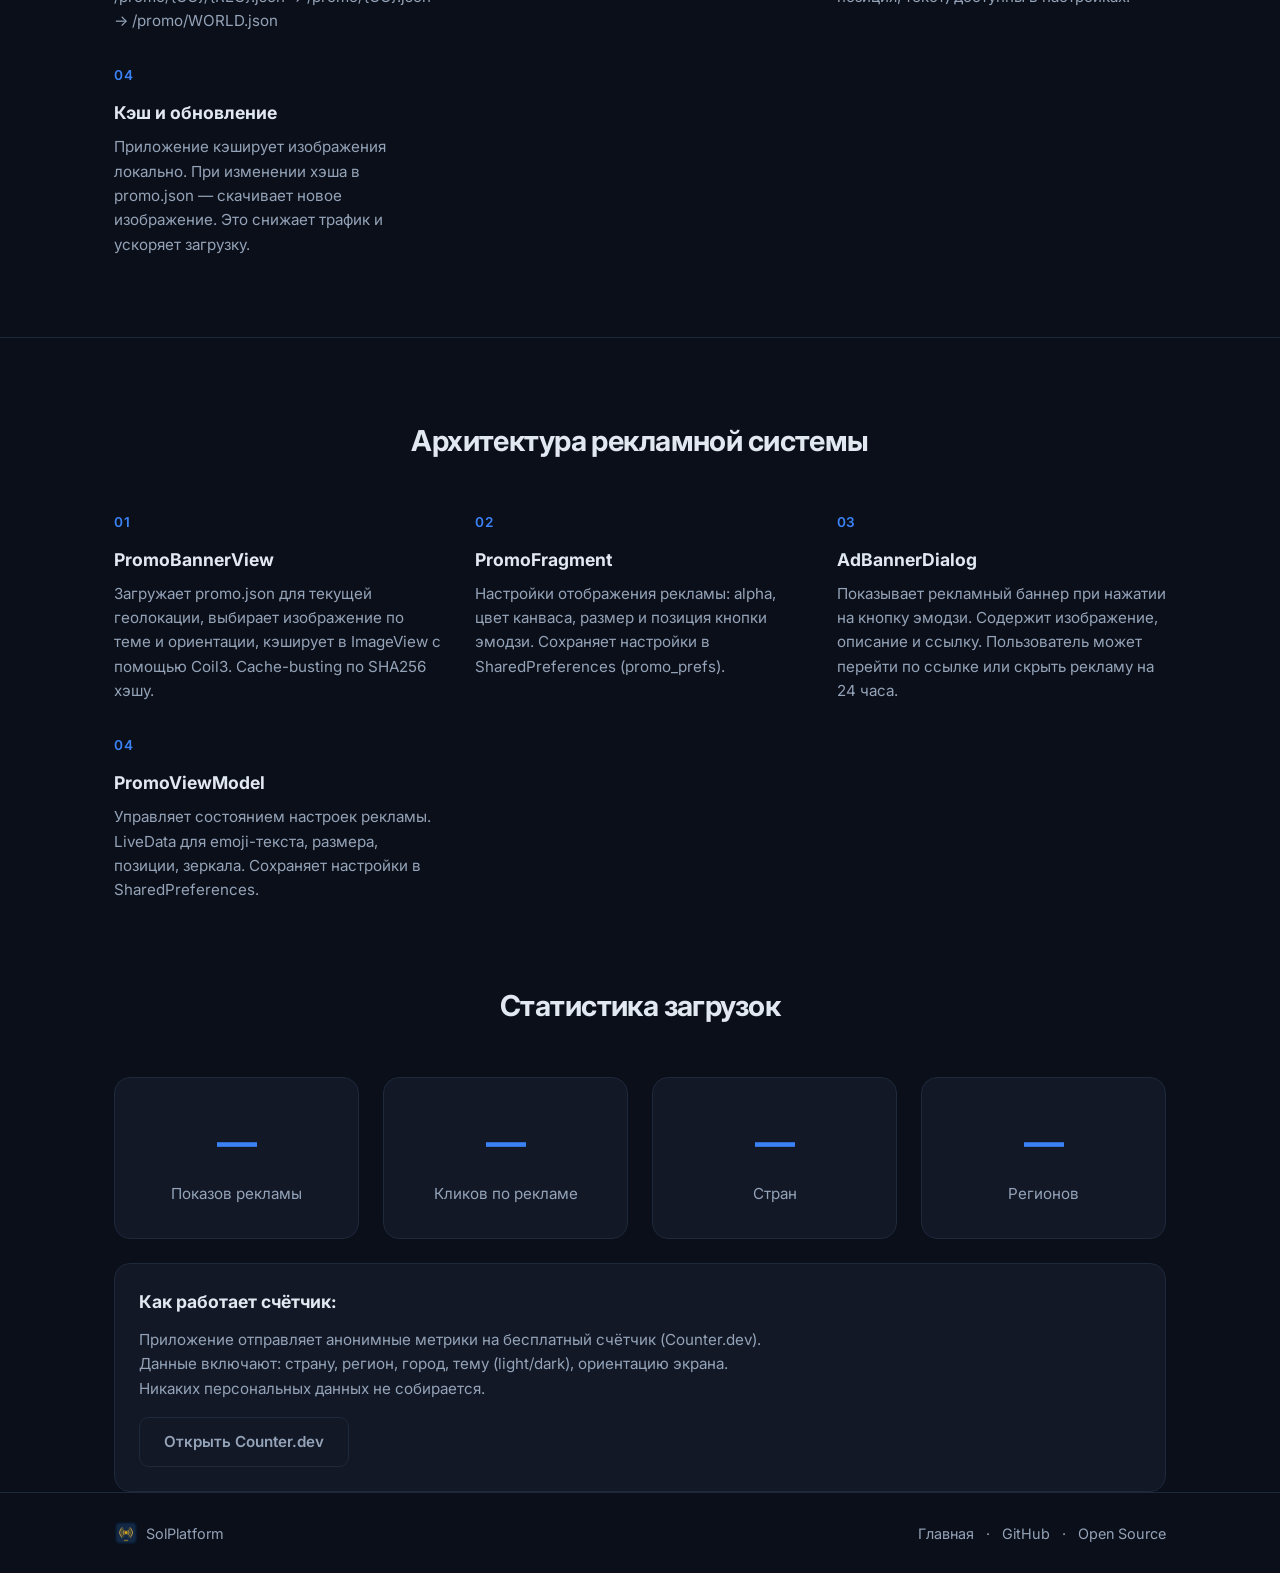
==== commit 98fbcd7e: "fix: resolve i18n conflicts and add project structure docs - Split stats.title into title and title-" ====
--- a/advertisers.html
+++ b/advertisers.html
@@ -21,11 +21,6 @@
         <span class="logo-text">SolPlatform</span>
       </div>
       <nav class="nav">
-        <a href="index.html" data-i18n="nav.home">Home</a>
-        <a href="#hash-calc" data-i18n="nav.hash-calc">Hash Calculator</a>
-        <a href="#strategy" data-i18n="nav.strategy">Strategy</a>
-        <a href="#architecture" data-i18n="nav.architecture">Architecture</a>
-        <a href="#stats-section" data-i18n="nav.stats">Statistics</a>
         <div class="lang-switch">
           <button type="button" class="lang-btn" data-lang="en" aria-label="English">EN</button>
           <button type="button" class="lang-btn" data-lang="ru" aria-label="Русский">RU</button>
@@ -149,7 +144,7 @@
     <!-- Stats -->
     <section id="stats-section" class="stats">
       <div class="container">
-        <h2 class="section-title" data-i18n="stats.title">Статистика загрузок</h2>
+        <h2 class="section-title" data-i18n="stats.title-advertisers">Статистика загрузок</h2>
         <div class="stats-grid">
           <div class="stat-card">
             <div class="stat-value" id="ad-impressions">—</div>
@@ -193,9 +188,9 @@
       <div class="footer-right">
         <a href="index.html" data-i18n="nav.home">Главная</a>
         <span class="separator">·</span>
-        <a href="https://github.com/solplatform" target="_blank" rel="noopener">GitHub</a>
+        <a href="https://github.com/solplatform" target="_blank" rel="noopener" data-i18n="nav.github">GitHub</a>
         <span class="separator">·</span>
-        <span>Open Source</span>
+        <span data-i18n="footer.opensource">Open Source</span>
       </div>
     </div>
   </footer>
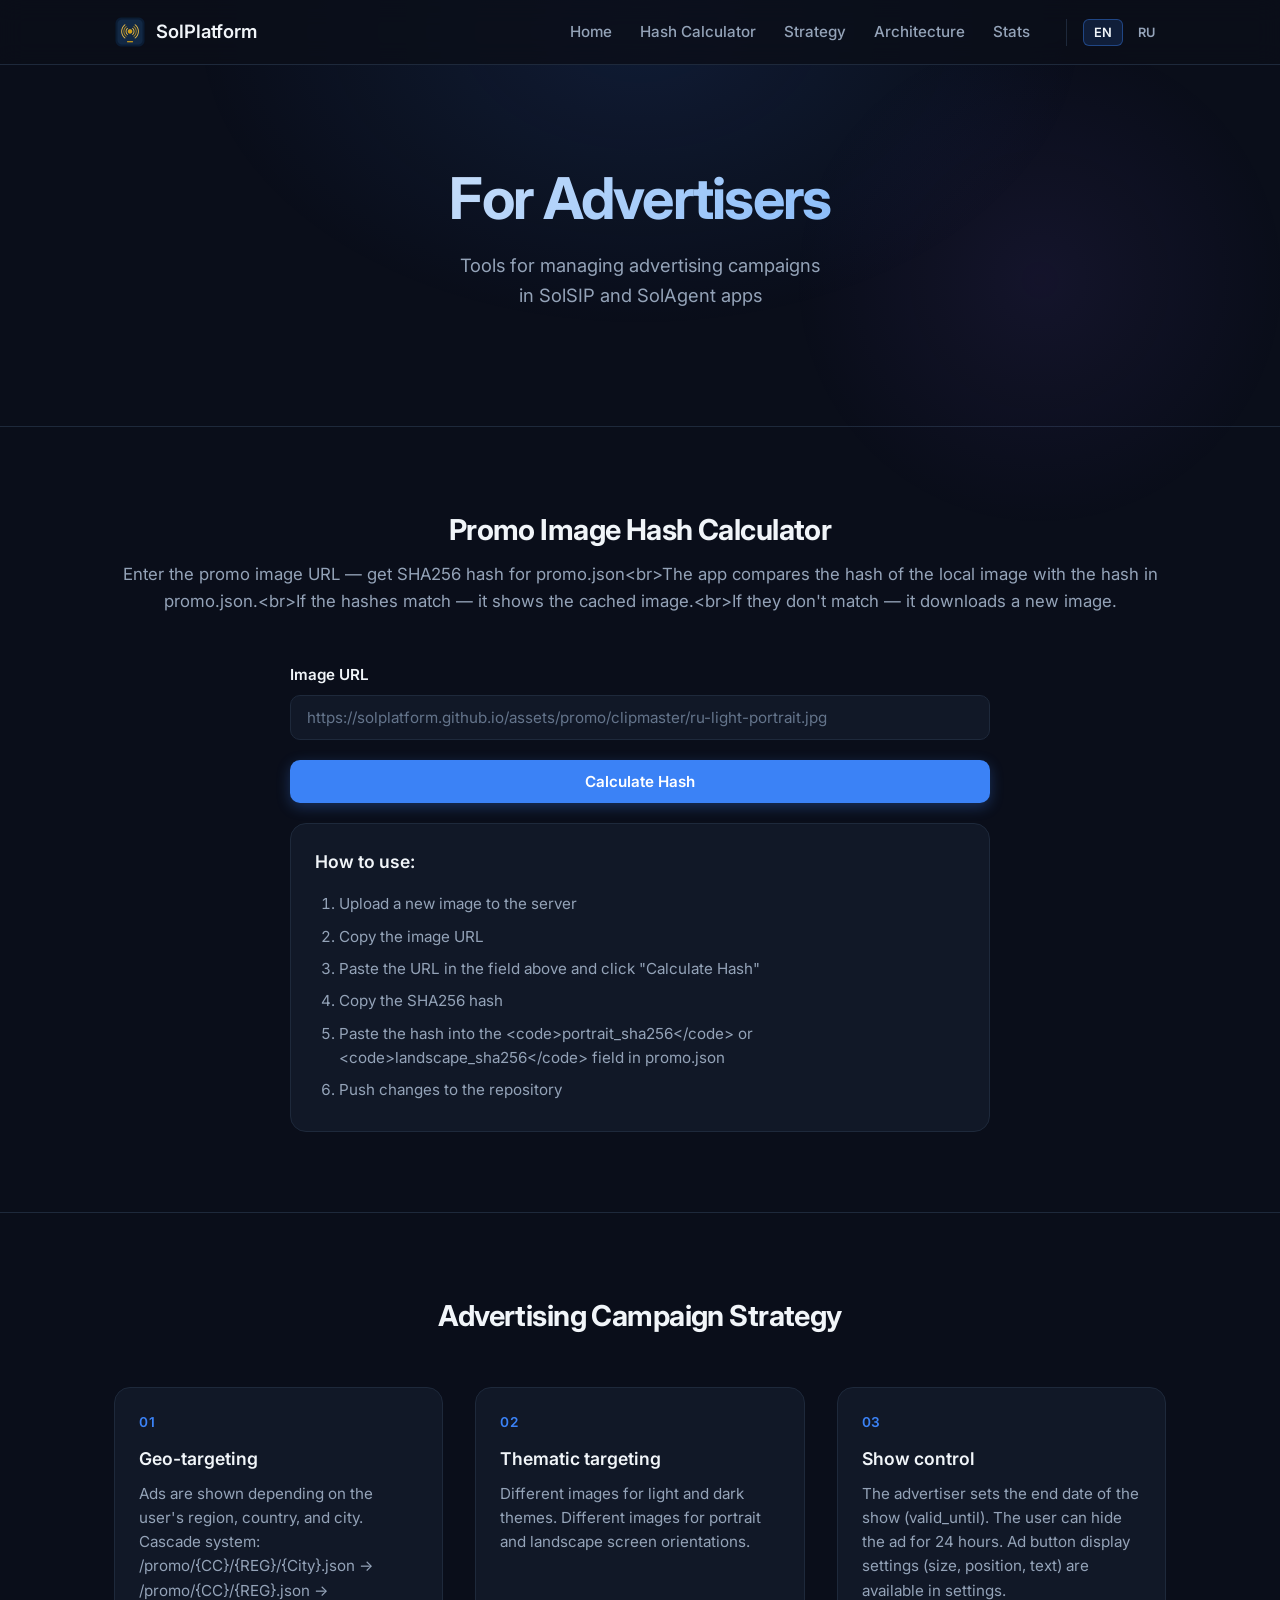
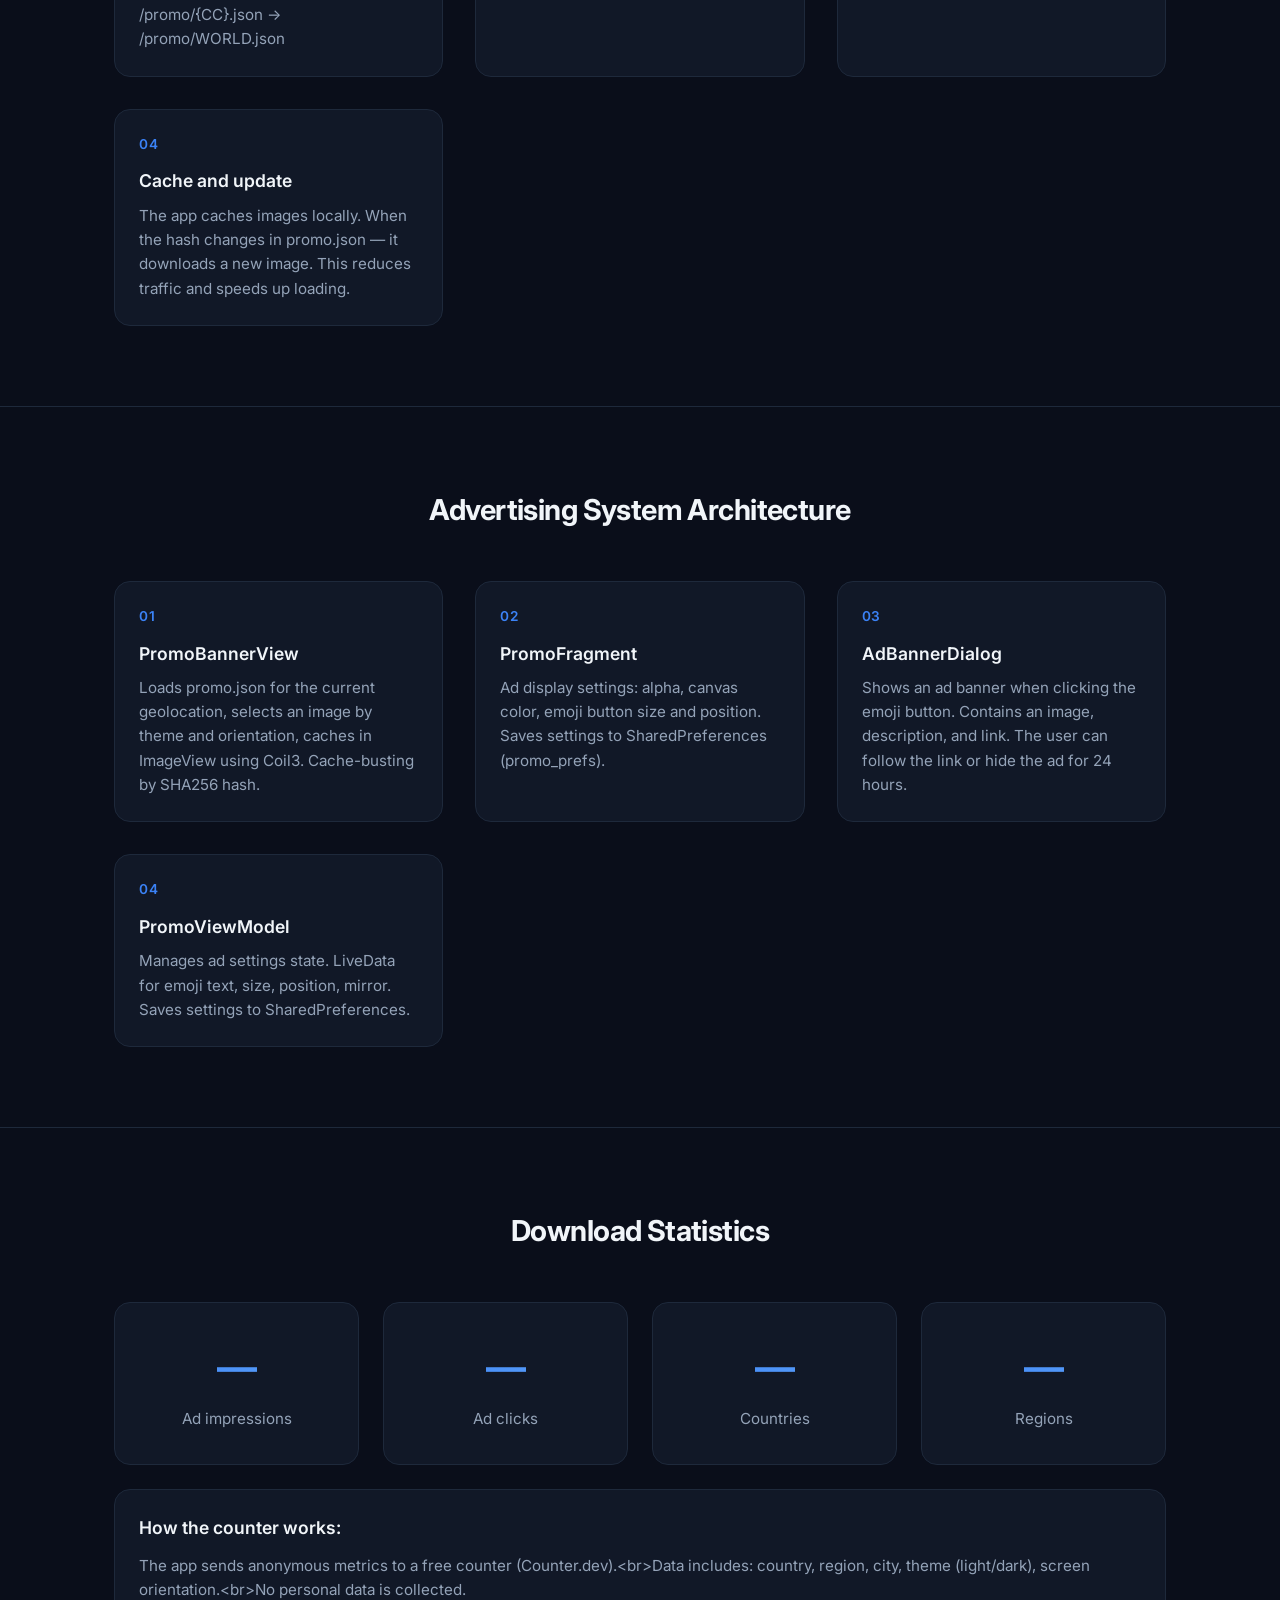
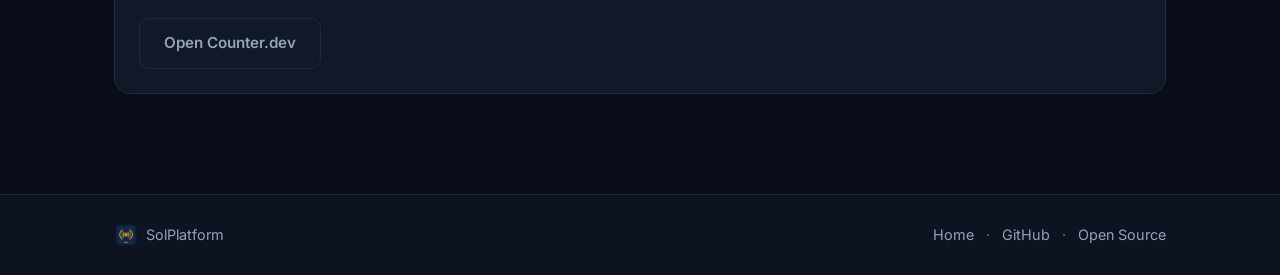
==== commit 318fe5ee: "fix: overhaul i18n system and redesign UI - Fix hardcoded lang='ru' on advertisers.html — both pages" ====
--- a/advertisers.html
+++ b/advertisers.html
@@ -3,8 +3,8 @@
 <head>
   <meta charset="UTF-8" />
   <meta name="viewport" content="width=device-width, initial-scale=1.0" />
-  <title data-i18n="meta.title">Для рекламодателей — SolPlatform</title>
-  <meta name="description" content="Калькулятор хэшей промо-изображений, стратегия и статистика рекламной кампании" />
+  <title data-i18n="meta.title">SolPlatform — Open Source Apps</title>
+  <meta name="description" content="Download SolSIP and SolAgent — open-source Android apps" />
 
   <link rel="stylesheet" href="style.css" />
   <link rel="preconnect" href="https://fonts.googleapis.com" />
@@ -20,6 +20,11 @@
         <img src="assets/icon.png" alt="SolPlatform" class="logo-icon" />
         <span class="logo-text">SolPlatform</span>
       </div>
+      <button type="button" class="menu-toggle" aria-label="Menu">
+        <span></span>
+        <span></span>
+        <span></span>
+      </button>
       <nav class="nav">
         <div class="lang-switch">
           <button type="button" class="lang-btn" data-lang="en" aria-label="English">EN</button>
@@ -195,6 +200,7 @@
     </div>
   </footer>
 
+  <script src="script.js"></script>
   <script>
     // Hash calculator
     document.getElementById('calc-hash-btn').addEventListener('click', async () => {
--- a/style.css
+++ b/style.css
@@ -1,15 +1,24 @@
 :root {
-  --bg: #0b0f19;
-  --bg-card: #121826;
+  --bg: #0a0e1a;
+  --bg-card: #111827;
+  --bg-card-hover: #1a2332;
   --border: #1e293b;
-  --text: #e2e8f0;
+  --border-hover: #334155;
+  --text: #f1f5f9;
   --text-muted: #94a3b8;
+  --text-dim: #64748b;
   --primary: #3b82f6;
-  --primary-hover: #2563eb;
+  --primary-hover: #60a5fa;
+  --primary-glow: rgba(59, 130, 246, 0.15);
   --accent-sip: #06b6d4;
   --accent-agent: #8b5cf6;
+  --success: #22c55e;
   --radius: 16px;
   --radius-sm: 10px;
+  --radius-lg: 24px;
+  --shadow-card: 0 4px 24px rgba(0, 0, 0, 0.3);
+  --shadow-card-hover: 0 8px 32px rgba(0, 0, 0, 0.4);
+  --transition: 0.25s cubic-bezier(0.4, 0, 0.2, 1);
 }
 
 * {
@@ -21,6 +30,10 @@
 img {
   max-width: 100%;
   height: auto;
+}
+
+html {
+  scroll-behavior: smooth;
 }
 
 body {
@@ -30,18 +43,32 @@
   line-height: 1.6;
   min-height: 100vh;
   overflow-x: hidden;
+  -webkit-font-smoothing: antialiased;
+  -moz-osx-font-smoothing: grayscale;
 }
 
 .bg-glow {
   position: fixed;
-  top: -20%;
+  top: -30%;
   left: 50%;
   transform: translateX(-50%);
-  width: 900px;
+  width: min(900px, 90vw);
   height: 600px;
-  background: radial-gradient(ellipse, rgba(59, 130, 246, 0.15) 0%, transparent 70%);
+  background: radial-gradient(ellipse, rgba(59, 130, 246, 0.12) 0%, transparent 70%);
   pointer-events: none;
   z-index: 0;
+}
+
+/* Second subtle glow for depth */
+.bg-glow::after {
+  content: '';
+  position: absolute;
+  bottom: -200px;
+  right: -200px;
+  width: 500px;
+  height: 500px;
+  background: radial-gradient(circle, rgba(139, 92, 246, 0.08) 0%, transparent 70%);
+  pointer-events: none;
 }
 
 .container {
@@ -54,13 +81,13 @@
 
 /* Header */
 .header {
-  padding: 20px 0;
+  padding: 16px 0;
   border-bottom: 1px solid var(--border);
   backdrop-filter: blur(12px);
   position: sticky;
   top: 0;
   z-index: 100;
-  background: rgba(11, 15, 25, 0.8);
+  background: rgba(11, 15, 25, 0.85);
 }
 
 .header .container {
@@ -75,6 +102,7 @@
   gap: 10px;
   font-weight: 600;
   font-size: 1.15rem;
+  z-index: 110;
 }
 
 .logo-icon {
@@ -102,6 +130,7 @@
 .nav {
   display: flex;
   gap: 28px;
+  align-items: center;
 }
 
 .nav a {
@@ -114,6 +143,39 @@
 
 .nav a:hover {
   color: var(--text);
+}
+
+/* Hamburger menu */
+.menu-toggle {
+  display: none;
+  flex-direction: column;
+  gap: 5px;
+  background: none;
+  border: none;
+  cursor: pointer;
+  padding: 4px;
+  z-index: 110;
+}
+
+.menu-toggle span {
+  display: block;
+  width: 24px;
+  height: 2px;
+  background: var(--text);
+  border-radius: 2px;
+  transition: all 0.3s ease;
+}
+
+.menu-toggle.active span:nth-child(1) {
+  transform: rotate(45deg) translate(5px, 5px);
+}
+
+.menu-toggle.active span:nth-child(2) {
+  opacity: 0;
+}
+
+.menu-toggle.active span:nth-child(3) {
+  transform: rotate(-45deg) translate(5px, -5px);
 }
 
 /* Hero */
@@ -128,6 +190,10 @@
   line-height: 1.15;
   letter-spacing: -0.03em;
   margin-bottom: 20px;
+  background: linear-gradient(135deg, var(--text) 0%, var(--primary-hover) 100%);
+  -webkit-background-clip: text;
+  -webkit-text-fill-color: transparent;
+  background-clip: text;
 }
 
 .hero-subtitle {
@@ -154,19 +220,26 @@
   font-weight: 600;
   font-size: 0.95rem;
   text-decoration: none;
-  transition: all 0.2s;
+  transition: all var(--transition);
   cursor: pointer;
   border: none;
+  font-family: inherit;
 }
 
 .btn-primary {
   background: var(--primary);
   color: white;
+  box-shadow: 0 4px 14px rgba(59, 130, 246, 0.3);
 }
 
 .btn-primary:hover {
   background: var(--primary-hover);
-  transform: translateY(-1px);
+  transform: translateY(-2px);
+  box-shadow: 0 6px 20px rgba(59, 130, 246, 0.4);
+}
+
+.btn-primary:active {
+  transform: translateY(0);
 }
 
 .btn-ghost {
@@ -176,18 +249,22 @@
 }
 
 .btn-ghost:hover {
-  border-color: var(--text-muted);
+  border-color: var(--border-hover);
   color: var(--text);
+  background: rgba(255, 255, 255, 0.03);
 }
 
 .btn-download {
   background: var(--primary);
   color: white;
   width: 100%;
+  box-shadow: 0 4px 14px rgba(59, 130, 246, 0.3);
 }
 
 .btn-download:hover {
   background: var(--primary-hover);
+  transform: translateY(-2px);
+  box-shadow: 0 6px 20px rgba(59, 130, 246, 0.4);
 }
 
 .btn-outline {
@@ -198,13 +275,14 @@
 }
 
 .btn-outline:hover {
-  border-color: var(--text-muted);
+  border-color: var(--border-hover);
   color: var(--text);
+  background: rgba(255, 255, 255, 0.03);
 }
 
 /* Apps section */
 .apps {
-  padding: 60px 0 100px;
+  padding: 80px 0 100px;
 }
 
 .section-title {
@@ -219,6 +297,7 @@
   text-align: center;
   color: var(--text-muted);
   margin-bottom: 48px;
+  font-size: 1.05rem;
 }
 
 .apps-grid {
@@ -230,16 +309,43 @@
 .app-card {
   background: var(--bg-card);
   border: 1px solid var(--border);
-  border-radius: var(--radius);
+  border-radius: var(--radius-lg);
   padding: 32px;
   display: flex;
   flex-direction: column;
-  transition: border-color 0.2s, transform 0.2s;
+  transition: all var(--transition);
+  position: relative;
+  overflow: hidden;
+}
+
+.app-card::before {
+  content: '';
+  position: absolute;
+  top: 0;
+  left: 0;
+  right: 0;
+  height: 3px;
+  opacity: 0;
+  transition: opacity var(--transition);
+}
+
+.app-card:hover::before {
+  opacity: 1;
+}
+
+.app-card:nth-child(1)::before {
+  background: linear-gradient(90deg, var(--accent-sip), var(--primary));
+}
+
+.app-card:nth-child(2)::before {
+  background: linear-gradient(90deg, var(--accent-agent), #a78bfa);
 }
 
 .app-card:hover {
-  border-color: #334155;
+  border-color: var(--border-hover);
   transform: translateY(-4px);
+  box-shadow: var(--shadow-card-hover);
+  background: var(--bg-card-hover);
 }
 
 .app-icon {
@@ -256,6 +362,7 @@
   color: white;
   margin-bottom: 20px;
   overflow: hidden;
+  box-shadow: 0 4px 12px rgba(0, 0, 0, 0.3);
 }
 
 .app-icon img {
@@ -268,7 +375,7 @@
 }
 
 .app-icon.solsips {
-  background: transparent;
+  background: linear-gradient(135deg, #06b6d4, #0891b2);
 }
 
 .app-icon.solagent {
@@ -285,11 +392,19 @@
   display: inline-block;
   font-size: 0.75rem;
   font-weight: 600;
-  padding: 3px 10px;
+  padding: 4px 12px;
   border-radius: 20px;
-  background: rgba(59, 130, 246, 0.15);
-  color: #60a5fa;
   margin-bottom: 14px;
+}
+
+.app-card:nth-child(1) .badge {
+  background: rgba(6, 182, 212, 0.15);
+  color: #22d3ee;
+}
+
+.app-card:nth-child(2) .badge {
+  background: rgba(139, 92, 246, 0.15);
+  color: #a78bfa;
 }
 
 .app-info p {
@@ -306,8 +421,8 @@
 .features li {
   font-size: 0.9rem;
   color: var(--text-muted);
-  padding: 4px 0;
-  padding-left: 18px;
+  padding: 5px 0;
+  padding-left: 22px;
   position: relative;
 }
 
@@ -315,8 +430,9 @@
   content: "✓";
   position: absolute;
   left: 0;
-  color: #22c55e;
-  font-weight: 600;
+  color: var(--success);
+  font-weight: 700;
+  font-size: 0.85rem;
 }
 
 .app-actions {
@@ -347,9 +463,24 @@
   letter-spacing: 0.05em;
 }
 
+.about-item {
+  padding: 24px;
+  background: var(--bg-card);
+  border: 1px solid var(--border);
+  border-radius: var(--radius);
+  transition: all var(--transition);
+}
+
+.about-item:hover {
+  border-color: var(--border-hover);
+  background: var(--bg-card-hover);
+  transform: translateY(-2px);
+}
+
 .about-item h4 {
   font-size: 1.1rem;
   margin-bottom: 8px;
+  font-weight: 600;
 }
 
 .about-item p {
@@ -361,6 +492,7 @@
 .footer {
   padding: 28px 0;
   border-top: 1px solid var(--border);
+  background: rgba(17, 24, 39, 0.5);
 }
 
 .footer .container {
@@ -380,6 +512,7 @@
 .footer a {
   color: var(--text-muted);
   text-decoration: none;
+  transition: color var(--transition);
 }
 
 .footer a:hover {
@@ -388,20 +521,84 @@
 
 .separator {
   margin: 0 8px;
+  color: var(--text-dim);
 }
 
 /* Responsive */
 @media (max-width: 640px) {
+  .menu-toggle {
+    display: flex;
+  }
+
   .nav {
-    display: none;
+    position: fixed;
+    top: 64px;
+    left: 0;
+    right: 0;
+    background: rgba(11, 15, 25, 0.95);
+    backdrop-filter: blur(12px);
+    flex-direction: column;
+    gap: 0;
+    padding: 0;
+    max-height: 0;
+    overflow: hidden;
+    transition: max-height 0.3s ease, padding 0.3s ease;
+    border-bottom: 1px solid transparent;
+  }
+
+  .nav.open {
+    max-height: 400px;
+    padding: 16px 0;
+    border-bottom-color: var(--border);
+  }
+
+  .nav a {
+    display: block;
+    padding: 12px 24px;
+    font-size: 1rem;
+  }
+
+  .nav a:hover {
+    background: rgba(255, 255, 255, 0.05);
+  }
+
+  .lang-switch {
+    display: flex;
+    justify-content: center;
+    padding: 8px 24px 12px;
+    border-left: none;
+    margin-left: 0;
+    padding-left: 0;
   }
 
   .hero {
-    padding: 70px 0 50px;
+    padding: 50px 0 40px;
+  }
+
+  .hero h1 {
+    font-size: 2rem;
+  }
+
+  .hero-subtitle {
+    font-size: 1rem;
+  }
+
+  .hero-actions {
+    flex-direction: column;
+    align-items: center;
+  }
+
+  .hero-actions .btn {
+    width: 100%;
+    max-width: 280px;
   }
 
   .app-card {
     padding: 24px;
+  }
+
+  .apps-grid {
+    grid-template-columns: 1fr;
   }
 }
 
@@ -424,18 +621,19 @@
 .donate-card {
   background: var(--bg-card);
   border: 1px solid var(--border);
-  border-radius: var(--radius);
+  border-radius: var(--radius-lg);
   padding: 32px;
   display: flex;
   flex-direction: column;
   align-items: center;
   text-align: center;
-  transition: border-color 0.2s, transform 0.2s;
+  transition: all var(--transition);
 }
 
 .donate-card:hover {
-  border-color: #334155;
+  border-color: var(--border-hover);
   transform: translateY(-4px);
+  box-shadow: var(--shadow-card-hover);
 }
 
 .donate-card h3 {
@@ -501,31 +699,23 @@
   font-family: inherit;
   font-size: 0.8rem;
   font-weight: 600;
-  padding: 4px 8px;
+  padding: 5px 10px;
   border-radius: 6px;
   cursor: pointer;
-  transition: all 0.2s;
+  transition: all var(--transition);
 }
 
 .lang-btn:hover {
   color: var(--text);
   border-color: var(--border);
+  background: rgba(255, 255, 255, 0.03);
 }
 
 .lang-btn.active {
   color: var(--text);
-  background: rgba(59, 130, 246, 0.15);
-  border-color: rgba(59, 130, 246, 0.3);
-}
-
-@media (max-width: 640px) {
-  .lang-switch {
-    margin-left: 0;
-    padding-left: 0;
-    border-left: none;
-  }
-}
-
+  background: var(--primary-glow);
+  border-color: rgba(59, 130, 246, 0.4);
+}
 
 .lang-hidden {
   display: none !important;
@@ -554,18 +744,23 @@
 
 .hash-input-group input {
   padding: 12px 16px;
-  border-radius: 10px;
+  border-radius: var(--radius-sm);
   border: 1px solid var(--border);
   background: var(--bg-card);
   color: var(--text);
   font-family: inherit;
   font-size: 0.95rem;
-  transition: border-color 0.2s;
+  transition: all var(--transition);
+}
+
+.hash-input-group input::placeholder {
+  color: var(--text-dim);
 }
 
 .hash-input-group input:focus {
   outline: none;
   border-color: var(--primary);
+  box-shadow: 0 0 0 3px var(--primary-glow);
 }
 
 .hash-result {
@@ -591,7 +786,7 @@
 .hash-code {
   font-family: 'Fira Code', 'Consolas', monospace;
   font-size: 0.85rem;
-  color: #22c55e;
+  color: var(--success);
   word-break: break-all;
   flex: 1;
   min-width: 200px;
@@ -612,6 +807,7 @@
 .hash-info h4 {
   font-size: 1.1rem;
   margin-bottom: 12px;
+  font-weight: 600;
 }
 
 .hash-info p {
@@ -631,9 +827,9 @@
 }
 
 .hash-info code {
-  background: rgba(59, 130, 246, 0.15);
-  color: #60a5fa;
-  padding: 2px 6px;
+  background: var(--primary-glow);
+  color: var(--primary-hover);
+  padding: 2px 8px;
   border-radius: 4px;
   font-size: 0.9rem;
 }
@@ -643,7 +839,61 @@
   width: auto;
 }
 
+/* Fade-in animation */
+@keyframes fadeInUp {
+  from {
+    opacity: 0;
+    transform: translateY(20px);
+  }
+  to {
+    opacity: 1;
+    transform: translateY(0);
+  }
+}
+
+.container {
+  max-width: 1100px;
+  margin: 0 auto;
+  padding: 0 24px;
+  position: relative;
+  z-index: 1;
+}
+
+/* Section animations */
+section {
+  animation: fadeInUp 0.6s ease-out;
+}
+
+/* Selection color */
+::selection {
+  background: var(--primary);
+  color: white;
+}
+
+/* Scrollbar */
+::-webkit-scrollbar {
+  width: 8px;
+}
+
+::-webkit-scrollbar-track {
+  background: var(--bg);
+}
+
+::-webkit-scrollbar-thumb {
+  background: var(--border);
+  border-radius: 4px;
+}
+
+::-webkit-scrollbar-thumb:hover {
+  background: var(--border-hover);
+}
+
 /* Stats page */
+.stats {
+  padding: 80px 0 100px;
+  border-top: 1px solid var(--border);
+}
+
 .stats-grid {
   display: grid;
   grid-template-columns: repeat(auto-fit, minmax(200px, 1fr));
@@ -657,12 +907,22 @@
   border-radius: var(--radius);
   padding: 32px;
   text-align: center;
+  transition: all var(--transition);
+}
+
+.stat-card:hover {
+  border-color: var(--border-hover);
+  background: var(--bg-card-hover);
+  transform: translateY(-2px);
 }
 
 .stat-value {
   font-size: 2.5rem;
   font-weight: 700;
-  color: var(--primary);
+  background: linear-gradient(135deg, var(--primary), var(--primary-hover));
+  -webkit-background-clip: text;
+  -webkit-text-fill-color: transparent;
+  background-clip: text;
   margin-bottom: 8px;
 }
 
